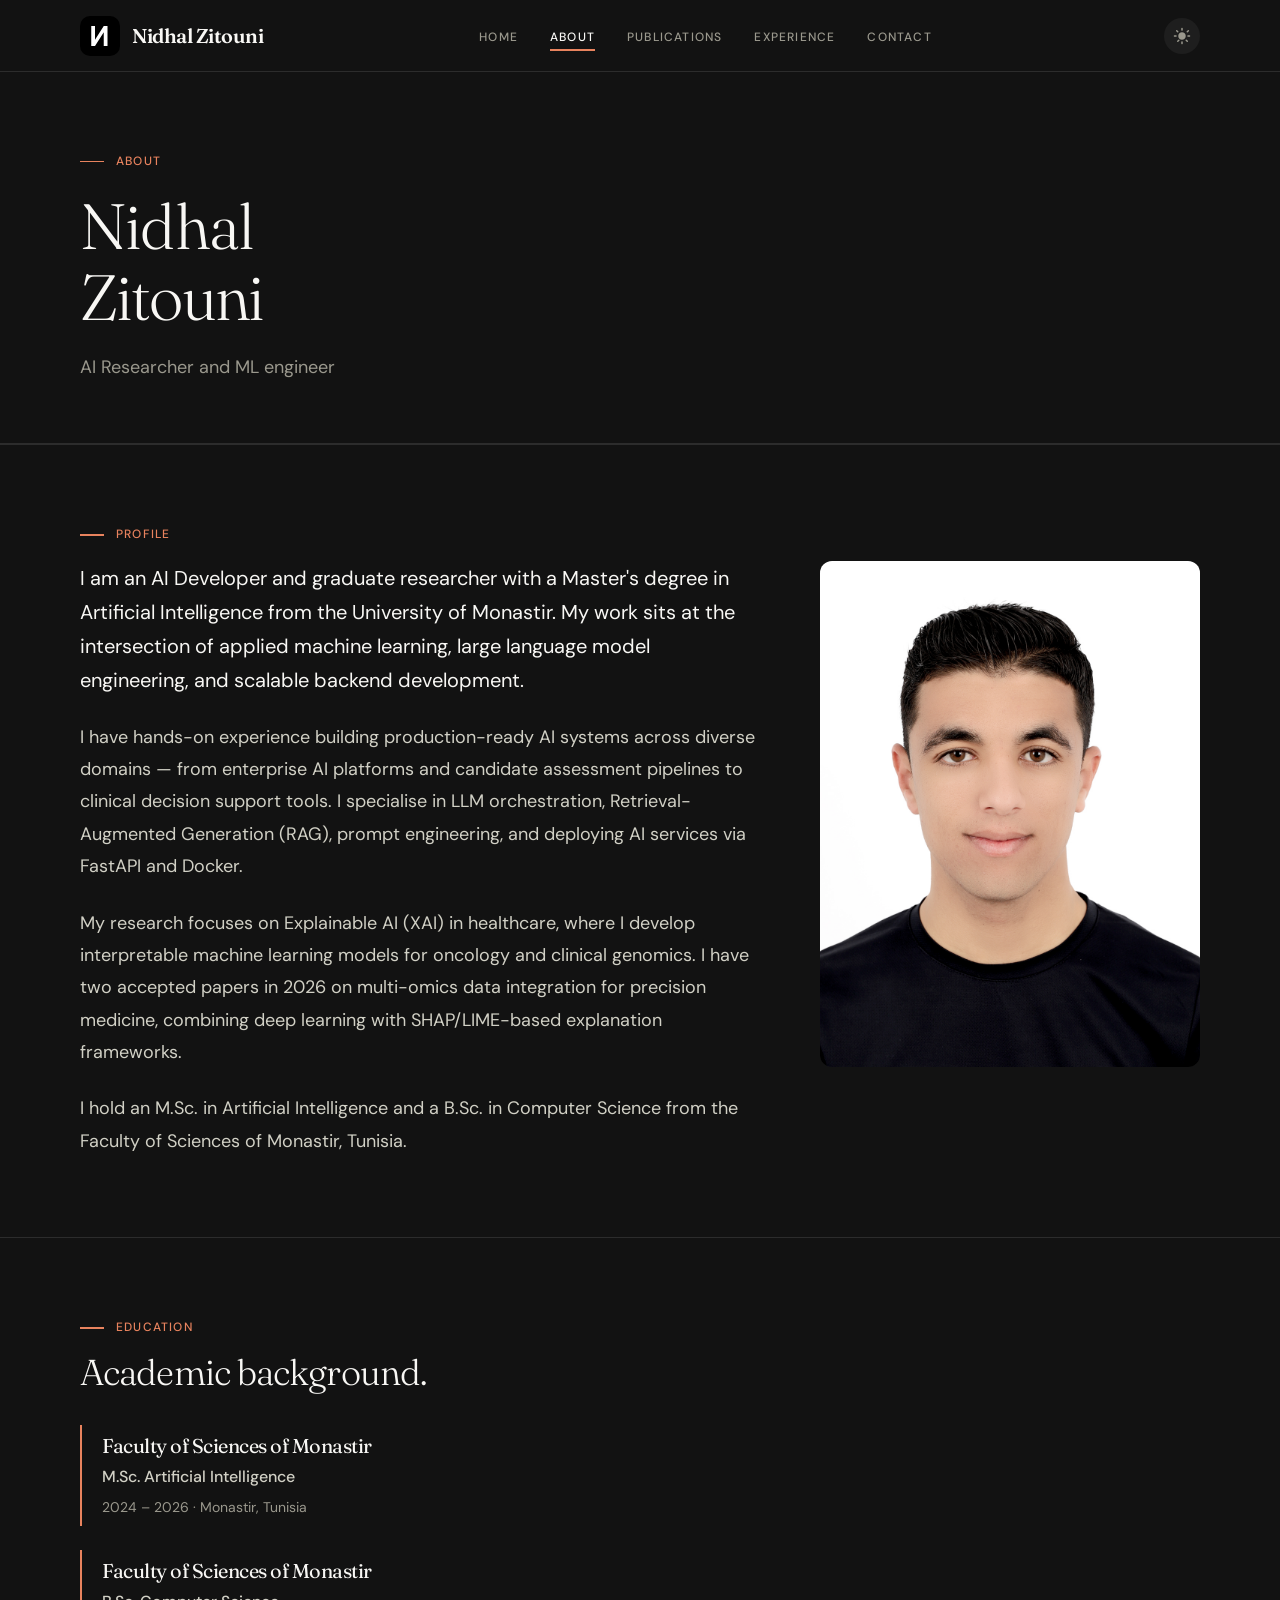
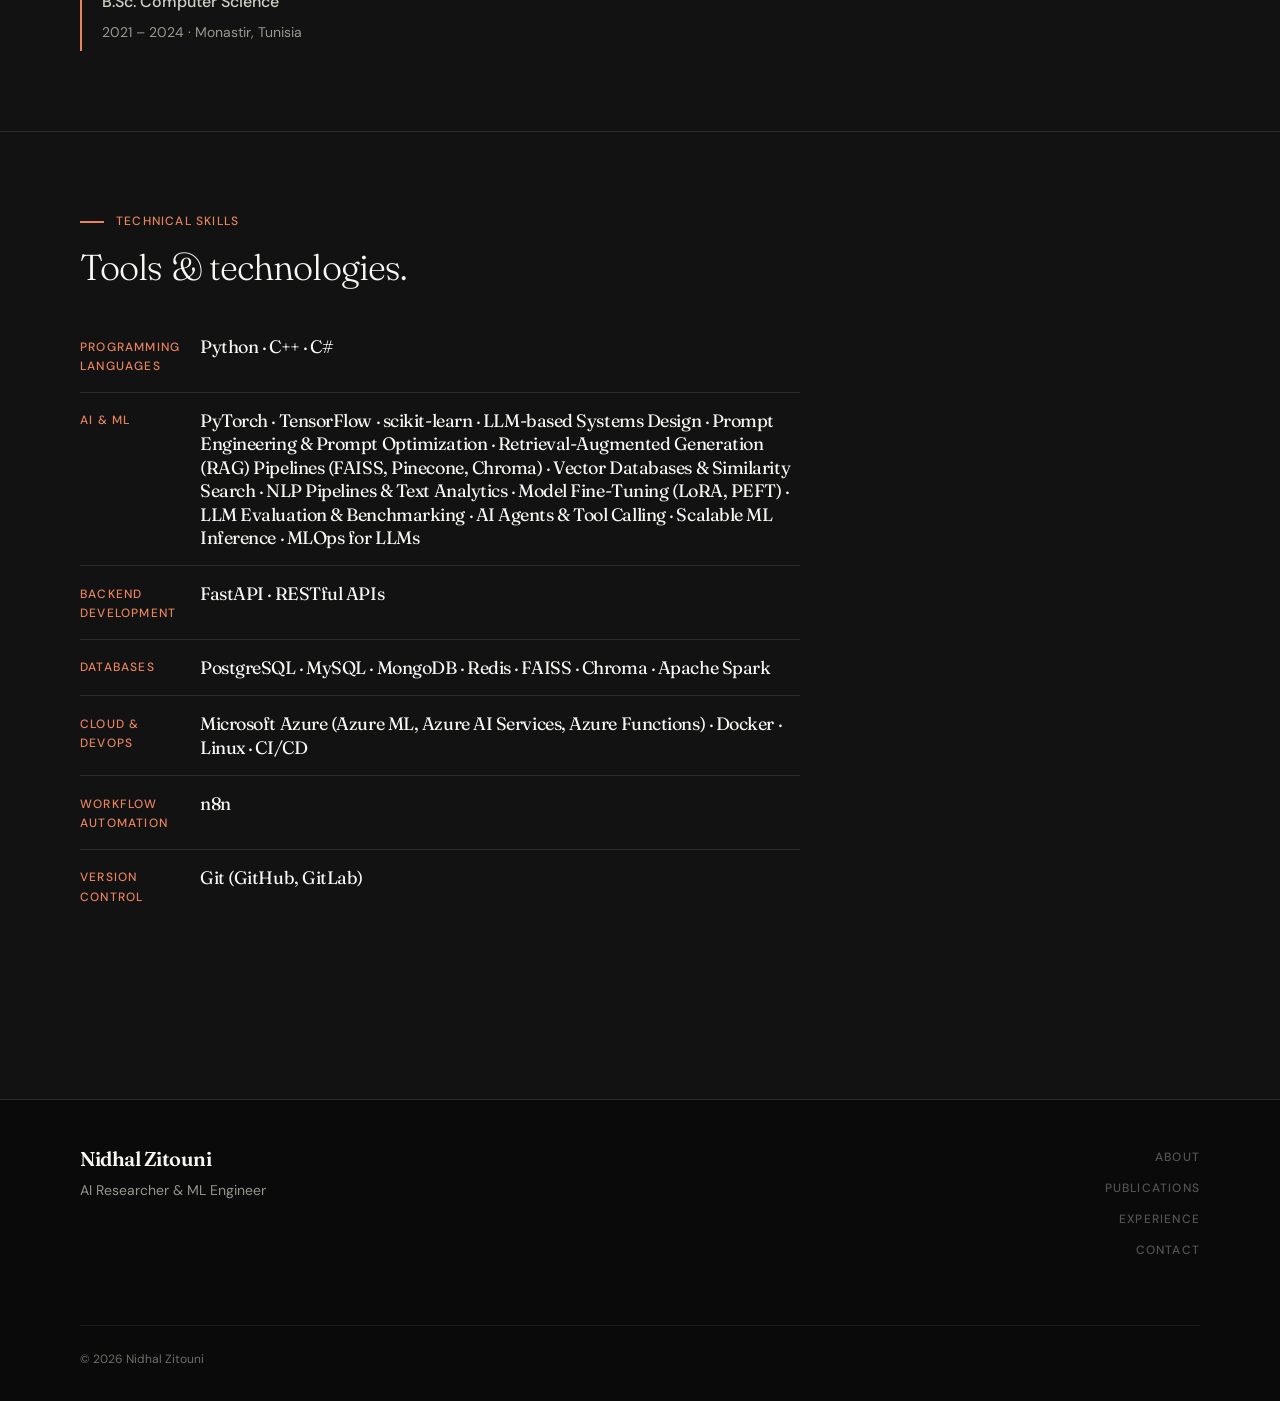
==== bio.html @ b9324815 "refactor theme handling in HTML files for improved clarity and consistency" ====
<!DOCTYPE html>
<html lang="en">
<head>
  <meta charset="UTF-8">
  <meta name="viewport" content="width=device-width, initial-scale=1.0">
  <meta name="description" content="About Nidhal Zitouni — AI Developer with M.Sc. in Artificial Intelligence. Expert in LLMs, RAG pipelines, FastAPI, and Explainable AI.">
  <title>About — Nidhal Zitouni</title>
  <link rel="preconnect" href="https://fonts.googleapis.com">
  <link rel="preconnect" href="https://fonts.gstatic.com" crossorigin>
  <link href="https://fonts.googleapis.com/css2?family=Fraunces:ital,opsz,wght@0,9..144,100..900;1,9..144,100..900&family=DM+Sans:ital,opsz,wght@0,9..40,300;0,9..40,400;0,9..40,500;0,9..40,600;1,9..40,300;1,9..40,400&display=swap" rel="stylesheet">
  <link rel="stylesheet" href="assets/css/style.css">
  <script>
    const savedTheme = localStorage.getItem('theme');
    if (savedTheme === 'light') {
      document.documentElement.setAttribute('data-theme', 'light');
    } else {
      document.documentElement.setAttribute('data-theme', 'dark');
    }
  </script>
</head>
<body>

  <!-- ═══════════════════════════════════════════════════════
       HEADER
       ═══════════════════════════════════════════════════════ -->
  <header class="site-header" id="site-header">
    <div class="container">
      <div class="site-header__inner">
        <a href="index.html" class="site-header__logo">
          <img src="assets/img/lettre-n.svg" alt="Nidhal Zitouni" width="40" height="40">
          <span>Nidhal Zitouni</span>
        </a>

        <nav class="site-nav" id="site-nav" aria-label="Main navigation">
          <ul class="site-nav__list" role="list">
            <li><a href="index.html"        class="site-nav__link">Home</a></li>
            <li><a href="bio.html"          class="site-nav__link is-active">About</a></li>
            <li><a href="publications.html" class="site-nav__link">Publications</a></li>
            <li><a href="research.html"     class="site-nav__link">Experience</a></li>
            <li><a href="contact.html"      class="site-nav__link">Contact</a></li>
          </ul>
        </nav>

        <button class="theme-toggle" id="theme-toggle" aria-label="Toggle dark mode">
          <svg class="icon-moon" xmlns="http://www.w3.org/2000/svg" viewBox="0 0 24 24"><path d="M12.3 22q-4.15 0-7.075-2.925T2.3 12q0-3.675 2.275-6.463T10.45 2.1q.375-.1.688.138.312.237.312.637 0 1.25.438 2.375T13.15 7.3q.8.725 1.9 1.15t2.35.425q.425 0 .663.313.237.312.112.687-1.125 3.325-3.8 5.225T12.3 22Z"/></svg>
          <svg class="icon-sun" xmlns="http://www.w3.org/2000/svg" viewBox="0 0 24 24"><path d="M12 7q-2.075 0-3.537 1.463T7 12q0 2.075 1.463 3.538T12 17q2.075 0 3.538-1.463T17 12q0-2.075-1.463-3.537T12 7ZM2 13q-.425 0-.712-.288T1 12q0-.425.288-.712T2 11h2q.425 0 .713.288T5 12q0 .425-.287.713T4 13H2Zm18 0q-.425 0-.712-.288T19 12q0-.425.288-.713T20 11h2q.425 0 .713.288T23 12q0 .425-.288.713T22 13h-2Zm-8-8q-.425 0-.712-.288T11 4V2q0-.425.288-.712T12 1q.425 0 .713.288T13 2v2q0 .425-.288.713T12 5Zm0 18q-.425 0-.712-.288T11 22v-2q0-.425.288-.713T12 19q.425 0 .713.288T13 20v2q0 .425-.288.713T12 23ZM5.65 7.05L4.225 5.65q-.275-.275-.275-.7t.275-.7q.275-.275.7-.275t.7.275L7.05 5.65q.275.275.275.7t-.275.7q-.275.275-.7.275t-.7-.275ZM18.35 19.75l-1.425-1.4q-.275-.275-.275-.7t.275-.7q.275-.275.7-.275t.7.275l1.425 1.4q.275.275.275.7t-.275.7q-.275.275-.7.275t-.7-.275ZM5.65 19.75q-.275-.275-.275-.7t.275-.7l1.425-1.4q.275-.275.7-.275t.7.275q.275.275.275.7t-.275.7l-1.425 1.4q-.275.275-.7.275t-.7-.275ZM18.35 7.05q-.275-.275-.275-.7t.275-.7l1.425-1.4q.275-.275.7-.275t.7.275q.275.275.275.7t-.275.7l-1.425 1.4q-.275.275-.7.275t-.7-.275Z"/></svg>
        </button>

        <button class="site-header__toggle" id="nav-toggle"
                aria-expanded="false" aria-controls="site-nav"
                aria-label="Open navigation menu">
          <span></span><span></span><span></span>
        </button>
      </div>
    </div>
  </header>

  <!-- ═══════════════════════════════════════════════════════
       MAIN
       ═══════════════════════════════════════════════════════ -->
  <main class="site-main" id="main">

    <!-- ── PAGE HERO ─────────────────────────────────────── -->
    <section class="page-hero" aria-labelledby="page-title">
      <div class="container">
        <span class="page-hero__eyebrow">About</span>
        <h1 class="page-hero__title" id="page-title">Nidhal<br>Zitouni</h1>
        <p class="page-hero__desc">
          AI Researcher and ML engineer
        </p>
      </div>
    </section>

    <!-- ── BIO / PROFILE STATEMENT ─────────────────────── -->
    <section class="home-section" aria-labelledby="bio-heading">
      <div class="container">
        <span class="section-label">Profile</span>

        <div class="bio-lead">
          <div class="bio-text">
            <p>
              I am an AI Developer and graduate researcher with a Master's degree in
              Artificial Intelligence from the University of Monastir. My work sits at
              the intersection of applied machine learning, large language model
              engineering, and scalable backend development.
            </p>
            <p>
              I have hands-on experience building production-ready AI systems across
              diverse domains — from enterprise AI platforms and candidate assessment
              pipelines to clinical decision support tools. I specialise in LLM
              orchestration, Retrieval-Augmented Generation (RAG), prompt engineering,
              and deploying AI services via FastAPI and Docker.
            </p>
            <p>
              My research focuses on Explainable AI (XAI) in healthcare, where I
              develop interpretable machine learning models for oncology and clinical
              genomics. I have two accepted papers in 2026 on multi-omics data
              integration for precision medicine, combining deep learning with
              SHAP/LIME-based explanation frameworks.
            </p>
            <p>
              I hold an M.Sc. in Artificial Intelligence and a B.Sc. in Computer
              Science from the Faculty of Sciences of Monastir, Tunisia.
            </p>
          </div>

          <div class="bio-photo">
            <img src="assets/img/profile.jpg"
                 alt="Nidhal Zitouni"
                 width="380" height="507">
          </div>
        </div>
      </div>
    </section>

    <!-- ── EDUCATION ─────────────────────────────────────── -->
    <section class="home-section" aria-labelledby="education-heading">
      <div class="container">
        <span class="section-label">Education</span>
        <h2 class="section-title" id="education-heading">
          Academic background.
        </h2>

        <div class="credential-list" style="max-width:680px;">

          <div class="credential-card">
            <p class="credential-card__institution">Faculty of Sciences of Monastir</p>
            <p class="credential-card__role">
              M.Sc. Artificial Intelligence
            </p>
            <p class="credential-card__detail">
              2024 – 2026 · Monastir, Tunisia
            </p>
          </div>

          <div class="credential-card">
            <p class="credential-card__institution">Faculty of Sciences of Monastir</p>
            <p class="credential-card__role">
              B.Sc. Computer Science
            </p>
            <p class="credential-card__detail">
              2021 – 2024 · Monastir, Tunisia
            </p>
          </div>

        </div>
      </div>
    </section>

    <!-- ── SKILLS ─────────────────────────────────────────── -->
    <section class="home-section" aria-labelledby="skills-heading">
      <div class="container">
        <span class="section-label">Technical Skills</span>
        <h2 class="section-title" id="skills-heading">
          Tools &amp; technologies.
        </h2>

        <div class="awards-list" role="list">

          <div class="award-item" role="listitem">
            <span class="award-item__venue">Programming languages</span>
            <div class="award-item__body">
              <span class="award-item__title">Python · C++ · C#</span>
            </div>
          </div>

          <div class="award-item" role="listitem">
            <span class="award-item__venue">AI &amp; ML</span>
            <div class="award-item__body">
              <span class="award-item__title">PyTorch · TensorFlow · scikit-learn · LLM-based Systems Design · Prompt Engineering &amp; Prompt Optimization · Retrieval-Augmented Generation (RAG) Pipelines (FAISS, Pinecone, Chroma) · Vector Databases &amp; Similarity Search · NLP Pipelines &amp; Text Analytics · Model Fine-Tuning (LoRA, PEFT) · LLM Evaluation &amp; Benchmarking · AI Agents &amp; Tool Calling · Scalable ML Inference · MLOps for LLMs</span>
            </div>
          </div>

          <div class="award-item" role="listitem">
            <span class="award-item__venue">Backend Development</span>
            <div class="award-item__body">
              <span class="award-item__title">FastAPI · RESTful APIs</span>
            </div>
          </div>

          <div class="award-item" role="listitem">
            <span class="award-item__venue">Databases</span>
            <div class="award-item__body">
              <span class="award-item__title">PostgreSQL · MySQL · MongoDB · Redis · FAISS · Chroma · Apache Spark</span>
            </div>
          </div>

          <div class="award-item" role="listitem">
            <span class="award-item__venue">Cloud &amp; DevOps</span>
            <div class="award-item__body">
              <span class="award-item__title">Microsoft Azure (Azure ML, Azure AI Services, Azure Functions) · Docker · Linux · CI/CD</span>
            </div>
          </div>

          <div class="award-item" role="listitem">
            <span class="award-item__venue">Workflow Automation</span>
            <div class="award-item__body">
              <span class="award-item__title">n8n</span>
            </div>
          </div>

          <div class="award-item" role="listitem">
            <span class="award-item__venue">Version Control</span>
            <div class="award-item__body">
              <span class="award-item__title">Git (GitHub, GitLab)</span>
            </div>
          </div>

        </div>
      </div>
    </section>

  </main>

  <!-- ═══════════════════════════════════════════════════════
       FOOTER
       ═══════════════════════════════════════════════════════ -->
  <footer class="site-footer" aria-label="Site footer">
    <div class="container">
      <div class="site-footer__inner">
        <div>
          <p class="site-footer__name">Nidhal Zitouni</p>
          <p class="site-footer__role">AI Researcher & ML Engineer </p>
        </div>
        <nav class="site-footer__nav" aria-label="Footer navigation">
          <a href="bio.html">About</a>
          <a href="publications.html">Publications</a>
          <a href="research.html">Experience</a>
          <a href="contact.html">Contact</a>
        </nav>
        <div class="site-footer__bottom">
          <span>© 2026 Nidhal Zitouni</span>
        
        </div>
      </div>
    </div>
  </footer>

  <script src="assets/js/main.js"></script>
</body>
</html>
---- assets/css/style.css ----
/* ============================================================
   VARIABLES
   ============================================================ */
:root {
  /* Colours */
  --clr-navy:         #223247;
  --clr-charcoal:     #55657a;
  --clr-accent:       #c97a5d;
  --clr-accent-light: #f1dfd2;
  --clr-bg:           #f5f1ec;
  --clr-bg-alt:       #fffdfb;
  --clr-white:        #fffdfb;
  --clr-text:         #223247;
  --clr-text-muted:   #64748b;
  --clr-border:       #e6ddd3;

  /* Typography */
  --ff-display: 'Fraunces', Georgia, serif;
  --ff-body:    'DM Sans', system-ui, -apple-system, sans-serif;

  --fw-thin:     200;
  --fw-light:    300;
  --fw-regular:  400;
  --fw-medium:   500;
  --fw-semibold: 600;
  --fw-bold:     700;

  --fs-xs:   0.75rem;
  --fs-sm:   0.875rem;
  --fs-base: 1rem;
  --fs-lg:   1.125rem;
  --fs-xl:   1.25rem;
  --fs-2xl:  1.5rem;
  --fs-3xl:  1.875rem;
  --fs-4xl:  2.25rem;
  --fs-5xl:  3rem;
  --fs-6xl:  4rem;
  --fs-hero: clamp(3.5rem, 10vw, 7rem);

  --lh-tight:   1.1;
  --lh-snug:    1.3;
  --lh-normal:  1.6;
  --lh-relaxed: 1.8;

  --ls-tight:  -0.025em;
  --ls-normal:  0;
  --ls-wide:    0.05em;
  --ls-wider:   0.1em;

  /* Spacing */
  --sp-1:  0.25rem;
  --sp-2:  0.5rem;
  --sp-3:  0.75rem;
  --sp-4:  1rem;
  --sp-5:  1.25rem;
  --sp-6:  1.5rem;
  --sp-8:  2rem;
  --sp-10: 2.5rem;
  --sp-12: 3rem;
  --sp-16: 4rem;
  --sp-20: 5rem;
  --sp-24: 6rem;

  /* Layout */
  --container-max: 1200px;
  --container-pad: clamp(1.25rem, 4vw, 2.5rem);
  --header-h:      4.5rem;

  /* Misc */
  --radius-sm: 3px;
  --radius-md: 6px;
  --radius-lg: 12px;
  --shadow-sm: 0 1px 4px rgba(26, 30, 58, 0.08);
  --shadow-md: 0 4px 20px rgba(26, 30, 58, 0.12);
  --transition:      200ms ease;
  --transition-slow: 400ms ease;
}

[data-theme="dark"] {
  --clr-navy:         #f8f7f4;
  --clr-charcoal:     #d1d0c5;
  --clr-accent:       #e8835e;
  --clr-accent-light: #3d2a23;
  --clr-bg:           #121212;
  --clr-bg-alt:       #1e1e1e;
  --clr-white:        #1e1e1e;
  --clr-text:         #e2dfd9;
  --clr-text-muted:   #9a988d;
  --clr-border:       #2c2c2c;
  --shadow-sm: 0 1px 4px rgba(0, 0, 0, 0.4);
  --shadow-md: 0 4px 20px rgba(0, 0, 0, 0.6);
}

/* Dark mode — elements that use inverted color schemes */
[data-theme="dark"] .site-footer {
  background: #0a0a0a;
  color: rgba(255, 255, 255, 0.55);
}

[data-theme="dark"] .site-footer__name {
  color: #f8f7f4;
}

[data-theme="dark"] .site-footer__bottom {
  border-top-color: rgba(255, 255, 255, 0.1);
}

[data-theme="dark"] .site-header {
  background: #121212;
  border-bottom-color: #2c2c2c;
}

[data-theme="dark"] .pub-filter-btn.is-active {
  background: #e8835e;
  color: #121212;
}

[data-theme="dark"] .btn--primary {
  background: #e8835e;
  border-color: #e8835e;
  color: #121212;
}

[data-theme="dark"] .btn--primary:hover {
  background: #f09a78;
  border-color: #f09a78;
}

[data-theme="dark"] .btn--outline {
  border-color: #9a988d;
  color: #e2dfd9;
}

[data-theme="dark"] .btn--outline:hover {
  background: #e8835e;
  border-color: #e8835e;
  color: #121212;
}

[data-theme="dark"] .pub-item__badge--best {
  background: #3d2a10;
  color: #fbbf24;
}

[data-theme="dark"] .pub-item__badge--hm {
  background: #1e2a4a;
  color: #60a5fa;
}

[data-theme="dark"] .site-nav {
  background: #121212;
}


/* ============================================================
   RESET
   ============================================================ */
*, *::before, *::after {
  box-sizing: border-box;
  margin: 0;
  padding: 0;
}

html {
  scroll-behavior: smooth;
  -webkit-text-size-adjust: 100%;
}

body {
  font-family: var(--ff-body);
  font-size: var(--fs-base);
  line-height: var(--lh-normal);
  color: var(--clr-text);
  background-color: var(--clr-bg);
  -webkit-font-smoothing: antialiased;
  -moz-osx-font-smoothing: grayscale;
}

img, svg { display: block; max-width: 100%; }
a        { color: inherit; text-decoration: none; }
ul, ol   { list-style: none; }
button   { font: inherit; cursor: pointer; background: none; border: none; }

/* ============================================================
   BASE TYPOGRAPHY
   ============================================================ */
h1, h2, h3, h4, h5, h6 {
  font-family: var(--ff-display);
  font-weight: var(--fw-regular);
  line-height: var(--lh-tight);
  letter-spacing: var(--ls-tight);
  color: var(--clr-navy);
}

p {
  line-height: var(--lh-relaxed);
  color: var(--clr-charcoal);
}

/* ============================================================
   LAYOUT
   ============================================================ */
.container {
  width: 100%;
  max-width: var(--container-max);
  margin-inline: auto;
  padding-inline: var(--container-pad);
}

.site-main {
  padding-block-start: var(--header-h);
  min-height: calc(100vh - var(--header-h));
}

/* ============================================================
   HEADER & NAV
   ============================================================ */
.site-header {
  position: fixed;
  inset-block-start: 0;
  inset-inline: 0;
  height: var(--header-h);
  background: var(--clr-white);
  border-bottom: 1px solid var(--clr-border);
  z-index: 100;
  transition: box-shadow var(--transition);
}

.site-header.is-scrolled {
  box-shadow: var(--shadow-sm);
}

/* Container inside the header must fill the header height so that
   site-header__inner's height: 100% resolves correctly. */
.site-header .container {
  height: 100%;
}

.site-header__inner {
  display: flex;
  align-items: center;
  justify-content: space-between;
  height: 100%;
}

.site-header__logo {
  display: inline-flex;
  align-items: center;
  gap: 0.75rem;
  font-family: var(--ff-display);
  font-size: var(--fs-xl);
  font-weight: var(--fw-semibold);
  letter-spacing: var(--ls-tight);
  color: var(--clr-navy);
  transition: opacity var(--transition);
}

.site-header__logo img {
  display: block;
  width: 2.5rem;
  height: auto;
}

.site-header__logo span {
  display: inline-block;
}

.site-header__logo:hover {
  opacity: 0.85;
}

.site-nav__list {
  display: flex;
  align-items: center;
  gap: var(--sp-8);
}

.site-nav__link {
  font-size: var(--fs-xs);
  font-weight: var(--fw-medium);
  letter-spacing: var(--ls-wider);
  text-transform: uppercase;
  color: var(--clr-text-muted);
  position: relative;
  padding-block: var(--sp-1);
  transition: color var(--transition);
}

.site-nav__link::after {
  content: '';
  position: absolute;
  inset-block-end: -2px;
  inset-inline-start: 0;
  width: 0;
  height: 1.5px;
  background: var(--clr-accent);
  transition: width var(--transition);
}

.site-nav__link:hover,
.site-nav__link.is-active {
  color: var(--clr-navy);
}

.site-nav__link:hover::after,
.site-nav__link.is-active::after {
  width: 100%;
}

/* Theme Toggle */
.theme-toggle {
  display: flex;
  align-items: center;
  justify-content: center;
  width: 36px;
  height: 36px;
  border-radius: 50%;
  color: var(--clr-text-muted);
  background: var(--clr-bg-alt);
  transition: color var(--transition), background var(--transition), transform var(--transition);
  margin-inline-start: var(--sp-4);
}

.theme-toggle:hover {
  color: var(--clr-navy);
  background: var(--clr-border);
  transform: scale(1.05);
}

.theme-toggle svg {
  width: 18px;
  height: 18px;
  fill: currentColor;
}

/* Hide sun in dark mode, hide moon in light mode */
[data-theme="dark"] .icon-moon { display: none; }
[data-theme="dark"] .icon-sun { display: block; }

:root:not([data-theme="dark"]) .icon-moon { display: block; }
:root:not([data-theme="dark"]) .icon-sun { display: none; }


/* Hamburger */
.site-header__toggle {
  display: none;
  flex-direction: column;
  justify-content: space-between;
  width: 24px;
  height: 18px;
  padding: 0;
  z-index: 110;
}

.site-header__toggle span {
  display: block;
  height: 2px;
  background: var(--clr-navy);
  border-radius: 2px;
  transition: transform var(--transition), opacity var(--transition);
  transform-origin: center;
}

.site-header__toggle[aria-expanded="true"] span:nth-child(1) {
  transform: translateY(8px) rotate(45deg);
}
.site-header__toggle[aria-expanded="true"] span:nth-child(2) {
  opacity: 0;
}
.site-header__toggle[aria-expanded="true"] span:nth-child(3) {
  transform: translateY(-8px) rotate(-45deg);
}

/* ============================================================
   PAGE HERO (interior pages)
   ============================================================ */
.page-hero {
  padding-block: var(--sp-20) var(--sp-16);
  border-bottom: 1px solid var(--clr-border);
}

.page-hero__eyebrow {
  display: flex;
  align-items: center;
  gap: var(--sp-3);
  font-size: var(--fs-xs);
  font-weight: var(--fw-medium);
  letter-spacing: var(--ls-wider);
  text-transform: uppercase;
  color: var(--clr-accent);
  margin-block-end: var(--sp-5);
}

.page-hero__eyebrow::before {
  content: '';
  display: block;
  width: 24px;
  height: 1.5px;
  background: var(--clr-accent);
  flex-shrink: 0;
}

.page-hero__title {
  font-size: clamp(var(--fs-4xl), 7vw, var(--fs-6xl));
  font-weight: var(--fw-light);
  letter-spacing: var(--ls-tight);
  line-height: var(--lh-tight);
  color: var(--clr-navy);
  max-width: 22ch;
}

.page-hero__desc {
  margin-block-start: var(--sp-6);
  font-size: var(--fs-lg);
  color: var(--clr-text-muted);
  max-width: 55ch;
  line-height: var(--lh-snug);
}

/* ============================================================
   SECTION ELEMENTS
   ============================================================ */
.section-label {
  display: flex;
  align-items: center;
  gap: var(--sp-3);
  font-size: var(--fs-xs);
  font-weight: var(--fw-medium);
  letter-spacing: var(--ls-wider);
  text-transform: uppercase;
  color: var(--clr-accent);
  margin-block-end: var(--sp-4);
}

.section-label::before {
  content: '';
  display: block;
  width: 24px;
  height: 1.5px;
  background: var(--clr-accent);
  flex-shrink: 0;
}

.section-title {
  font-size: clamp(var(--fs-2xl), 4vw, var(--fs-4xl));
  font-weight: var(--fw-light);
  letter-spacing: var(--ls-tight);
  margin-block-end: var(--sp-8);
}

.section-divider {
  border: none;
  border-top: 1px solid var(--clr-border);
  margin-block: var(--sp-20);
}

/* ============================================================
   CARDS
   ============================================================ */
.card {
  background: var(--clr-white);
  border: 1px solid var(--clr-border);
  border-radius: var(--radius-md);
  padding: var(--sp-6);
  transition: box-shadow var(--transition), border-color var(--transition);
}

.card:hover {
  box-shadow: var(--shadow-md);
  border-color: transparent;
}

/* ============================================================
   BUTTONS
   ============================================================ */
.btn {
  display: inline-flex;
  align-items: center;
  gap: var(--sp-2);
  padding: var(--sp-3) var(--sp-6);
  font-size: var(--fs-xs);
  font-weight: var(--fw-medium);
  letter-spacing: var(--ls-wider);
  text-transform: uppercase;
  border-radius: var(--radius-sm);
  transition: background var(--transition), color var(--transition), border-color var(--transition);
  white-space: nowrap;
}

.btn--primary {
  background: var(--clr-navy);
  color: var(--clr-white);
  border: 1.5px solid var(--clr-navy);
}

.btn--primary:hover {
  background: var(--clr-accent);
  border-color: var(--clr-accent);
}

.btn--outline {
  background: transparent;
  color: var(--clr-navy);
  border: 1.5px solid var(--clr-navy);
}

.btn--outline:hover {
  background: var(--clr-navy);
  color: var(--clr-white);
}

/* ============================================================
   PLACEHOLDER BLOCKS
   ============================================================ */
.ph-block {
  background: var(--clr-bg-alt);
  border: 1px dashed var(--clr-border);
  border-radius: var(--radius-sm);
  display: flex;
  align-items: center;
  justify-content: center;
  color: var(--clr-text-muted);
  font-size: var(--fs-sm);
  font-style: italic;
}

/* ============================================================
   HOME — HERO
   ============================================================ */
.home-hero {
  padding-block-start: clamp(var(--sp-16), 16vh, var(--sp-24));
  padding-block-end: clamp(var(--sp-12), 10vh, var(--sp-20));
  position: relative;
  overflow: hidden;
}

.home-hero__inner {
  display: grid;
  grid-template-columns: 1fr auto;
  gap: var(--sp-16);
  align-items: center;
  width: 100%;
}

.home-hero__content {
  max-width: 700px;
}

.home-hero__eyebrow {
  display: flex;
  align-items: center;
  gap: var(--sp-3);
  font-size: var(--fs-xs);
  font-weight: var(--fw-medium);
  letter-spacing: var(--ls-wider);
  text-transform: uppercase;
  color: var(--clr-accent);
  margin-block-end: var(--sp-6);
}

.home-hero__eyebrow::before {
  content: '';
  display: block;
  width: 32px;
  height: 1.5px;
  background: var(--clr-accent);
  flex-shrink: 0;
}

.home-hero__name {
  font-size: var(--fs-hero);
  font-weight: var(--fw-light);
  letter-spacing: -0.035em;
  line-height: 0.93;
  color: var(--clr-navy);
  margin-block-end: var(--sp-8);
}

.home-hero__tagline {
  font-size: var(--fs-xl);
  line-height: var(--lh-snug);
  color: var(--clr-text-muted);
  max-width: 44ch;
  margin-block-end: var(--sp-10);
  font-weight: var(--fw-regular);
}

.home-hero__actions {
  display: flex;
  gap: var(--sp-4);
  flex-wrap: wrap;
}

.home-hero__photo {
  width: clamp(200px, 25vw, 360px);
  aspect-ratio: 3 / 4;
  border-radius: var(--radius-lg);
  overflow: hidden;
  flex-shrink: 0;
  background: var(--clr-bg-alt);
}

.home-hero__photo img {
  width: 100%;
  height: 100%;
  object-fit: cover;
  object-position: top center;
}

/* ============================================================
   HOME — CONTENT SECTIONS
   ============================================================ */
.home-section {
  padding-block: var(--sp-20);
  border-top: 1px solid var(--clr-border);
}

.home-section__footer {
  margin-block-start: var(--sp-8);
}

/* ============================================================
   HOME — STATS STRIP
   ============================================================ */
.home-stats {
  border-top: 1px solid var(--clr-border);
  border-bottom: 1px solid var(--clr-border);
  padding-block: var(--sp-8);
}

.home-stats__inner {
  display: flex;
  gap: var(--sp-10);
  flex-wrap: wrap;
  align-items: center;
}

.home-stats__item {
  display: flex;
  flex-direction: column;
  gap: var(--sp-1);
}

.home-stats__number {
  font-family: var(--ff-display);
  font-size: var(--fs-3xl);
  font-weight: var(--fw-light);
  letter-spacing: var(--ls-tight);
  line-height: 1;
  color: var(--clr-navy);
}

.home-stats__item--venues .home-stats__number {
  font-family: var(--ff-body);
  font-size: var(--fs-sm);
  font-weight: var(--fw-medium);
  letter-spacing: var(--ls-wider);
  color: var(--clr-text-muted);
}

.home-stats__label {
  font-size: var(--fs-xs);
  font-weight: var(--fw-medium);
  letter-spacing: var(--ls-wider);
  text-transform: uppercase;
  color: var(--clr-text-muted);
}

.home-stats__divider {
  width: 1px;
  height: 2.5rem;
  background: var(--clr-border);
  flex-shrink: 0;
}

/* ============================================================
   RESEARCH CARDS
   ============================================================ */

/* Image thumbnail variant — removes card padding so image bleeds to edges */
.card--image {
  padding: 0;
  overflow: hidden;
}

.card--image .research-card {
  padding: var(--sp-6);
}

.research-card__thumbnail {
  width: 100%;
  aspect-ratio: 16 / 9;
  overflow: hidden;
  flex-shrink: 0;
}

.research-card__thumbnail img {
  width: 100%;
  height: 100%;
  object-fit: cover;
  display: block;
  transition: transform var(--transition-slow);
}

.card--image:hover .research-card__thumbnail img {
  transform: scale(1.03);
}

.research-card {
  display: flex;
  flex-direction: column;
  gap: var(--sp-4);
}

.research-card__number {
  font-family: var(--ff-display);
  font-size: var(--fs-4xl);
  font-weight: var(--fw-thin);
  color: var(--clr-accent-light);
  line-height: 1;
  letter-spacing: var(--ls-tight);
}

.research-card__title {
  font-family: var(--ff-display);
  font-size: var(--fs-xl);
  font-weight: var(--fw-regular);
  color: var(--clr-navy);
  line-height: var(--lh-snug);
  letter-spacing: var(--ls-tight);
}

.research-card__desc {
  font-size: var(--fs-base);
  color: var(--clr-text-muted);
  line-height: var(--lh-relaxed);
  flex: 1;
}

.research-card__link {
  font-size: var(--fs-xs);
  font-weight: var(--fw-medium);
  letter-spacing: var(--ls-wider);
  text-transform: uppercase;
  color: var(--clr-accent);
  display: inline-flex;
  align-items: center;
  gap: var(--sp-2);
  margin-block-start: var(--sp-2);
  transition: gap var(--transition);
}

.research-card__link:hover {
  gap: var(--sp-4);
}

/* ============================================================
   PUBLICATION ITEMS
   ============================================================ */
.pub-item {
  display: grid;
  grid-template-columns: auto 1fr;
  gap: 0 var(--sp-6);
  padding-block: var(--sp-5);
  border-bottom: 1px solid var(--clr-border);
}

.pub-item:last-child {
  border-bottom: none;
}

.pub-item__year {
  font-family: var(--ff-display);
  font-size: var(--fs-sm);
  font-weight: var(--fw-light);
  color: var(--clr-border);
  line-height: var(--lh-tight);
  padding-block-start: 0.2em;
  min-width: 3rem;
  letter-spacing: var(--ls-tight);
}

.pub-item__body {
  display: flex;
  flex-direction: column;
  gap: var(--sp-1);
}

.pub-item__venue {
  font-size: var(--fs-xs);
  font-weight: var(--fw-medium);
  letter-spacing: var(--ls-wider);
  text-transform: uppercase;
  color: var(--clr-accent);
}

.pub-item__title {
  font-family: var(--ff-display);
  font-size: var(--fs-lg);
  font-weight: var(--fw-regular);
  color: var(--clr-navy);
  line-height: var(--lh-snug);
  letter-spacing: var(--ls-tight);
  transition: color var(--transition);
}

.pub-item__title:hover {
  color: var(--clr-accent);
}

.pub-item__authors {
  font-size: var(--fs-sm);
  color: var(--clr-text-muted);
  line-height: var(--lh-normal);
}

/* ============================================================
   RESEARCH GRID
   ============================================================ */
.research-grid {
  display: grid;
  grid-template-columns: repeat(auto-fill, minmax(min(100%, 300px), 1fr));
  gap: var(--sp-5);
}

/* ============================================================
   PUBLICATIONS
   ============================================================ */

/* Two-column layout: sidebar + publication list */
.pub-layout {
  display: grid;
  grid-template-columns: 160px 1fr;
  gap: 0 var(--sp-12);
  align-items: start;
  padding-block-start: var(--sp-10);
}

.pub-sidebar {
  position: sticky;
  top: calc(var(--header-h) + var(--sp-8));
}

.pub-filters {
  display: flex;
  flex-direction: column;
  gap: var(--sp-1);
}

.pub-filter-label {
  font-size: var(--fs-xs);
  font-weight: var(--fw-medium);
  letter-spacing: var(--ls-wider);
  text-transform: uppercase;
  color: var(--clr-text-muted);
  margin-block-end: var(--sp-3);
}

.pub-filter-btn {
  font-size: var(--fs-sm);
  font-weight: var(--fw-regular);
  text-align: left;
  padding: var(--sp-2) var(--sp-3);
  border: none;
  border-radius: var(--radius-sm);
  color: var(--clr-text-muted);
  background: transparent;
  cursor: pointer;
  transition: background var(--transition), color var(--transition);
}

.pub-filter-btn:hover {
  background: var(--clr-bg-alt);
  color: var(--clr-text);
}

.pub-filter-btn.is-active {
  background: var(--clr-navy);
  color: var(--clr-white);
}

@media (max-width: 700px) {
  .pub-layout {
    grid-template-columns: 1fr;
    padding-block-start: var(--sp-6);
  }
  .pub-sidebar {
    position: static;
  }
  .pub-filters {
    flex-direction: row;
    flex-wrap: wrap;
    gap: var(--sp-2);
    padding-block-end: var(--sp-6);
    border-bottom: 1px solid var(--clr-border);
  }
  .pub-filter-btn {
    padding: var(--sp-2) var(--sp-4);
    border: 1px solid var(--clr-border);
    border-radius: 100px;
    background: var(--clr-white);
  }
  .pub-filter-btn:hover {
    background: var(--clr-bg-alt);
    border-color: var(--clr-text-muted);
  }
  .pub-filter-btn.is-active {
    background: var(--clr-navy);
    border-color: var(--clr-navy);
    color: var(--clr-white);
  }
}

.pub-year-group {
  padding-block: var(--sp-8);
  border-bottom: 1px solid var(--clr-border);
}

.pub-year-group:last-child {
  border-bottom: none;
}

.pub-year-heading {
  font-family: var(--ff-display);
  font-size: var(--fs-3xl);
  font-weight: var(--fw-thin);
  letter-spacing: var(--ls-tight);
  color: var(--clr-border);
  margin-block-end: var(--sp-6);
  line-height: 1;
}

.pub-list {
  display: flex;
  flex-direction: column;
  gap: var(--sp-4);
}

/* ── Publication item — meta row (venue + type + award badge) */
.pub-item__meta {
  display: flex;
  align-items: center;
  gap: var(--sp-2);
  flex-wrap: wrap;
}

/* "Journal" type indicator */
.pub-item__type-badge {
  font-size: var(--fs-xs);
  font-weight: var(--fw-medium);
  letter-spacing: var(--ls-wide);
  text-transform: uppercase;
  color: var(--clr-text-muted);
  padding: 0.1em var(--sp-2);
  border: 1px solid var(--clr-border);
  border-radius: 2px;
}

/* Award badges */
.pub-item__badge {
  font-size: var(--fs-xs);
  font-weight: var(--fw-medium);
  letter-spacing: var(--ls-wide);
  text-transform: uppercase;
  padding: 0.1em var(--sp-2);
  border-radius: 2px;
  white-space: nowrap;
}

.pub-item__badge--best {
  background: #fef3c7;
  color: #92400e;
}

.pub-item__badge--hm {
  background: #dbeafe;
  color: #1e40af;
}

/* In grouped year lists the year column is redundant — collapse it */
.pub-year-group .pub-item {
  grid-template-columns: 1fr;
}


/* ============================================================
   SUPERVISION / CONTACT
   ============================================================ */
.supervision-text {
  max-width: 640px;
  display: flex;
  flex-direction: column;
  gap: var(--sp-4);
}

.supervision-text p {
  font-size: var(--fs-base);
  line-height: var(--lh-relaxed);
  color: var(--clr-text);
}

.supervision-subheading {
  font-family: var(--ff-body);
  font-size: var(--fs-xs);
  font-weight: var(--fw-medium);
  letter-spacing: var(--ls-wider);
  text-transform: uppercase;
  color: var(--clr-text-muted);
  padding-block-start: var(--sp-4);
}

.supervision-list {
  padding-inline-start: var(--sp-5);
  display: flex;
  flex-direction: column;
  gap: var(--sp-2);
}

.supervision-list li {
  font-size: var(--fs-base);
  line-height: var(--lh-normal);
  color: var(--clr-text);
}

/* Utility — used by JS filter logic */
.is-hidden {
  display: none !important;
}

/* ============================================================
   RESEARCH PAGE — PROJECTS
   ============================================================ */
.project-list {
  display: flex;
  flex-direction: column;
  gap: var(--sp-5);
  max-width: 860px;
}

.project-item {
  display: grid;
  grid-template-columns: 1fr auto;
  gap: var(--sp-3) var(--sp-10);
  align-items: start;
  padding: var(--sp-6) var(--sp-6) var(--sp-6) var(--sp-8);
  background: var(--clr-white);
  border: 1px solid var(--clr-border);
  border-left: 3px solid var(--clr-accent);
  border-radius: 0 var(--radius-md) var(--radius-md) 0;
}

.project-item__title {
  font-family: var(--ff-display);
  font-size: var(--fs-xl);
  font-weight: var(--fw-regular);
  color: var(--clr-navy);
  letter-spacing: var(--ls-tight);
  line-height: var(--lh-snug);
  margin-block-end: var(--sp-3);
}

.project-item__desc {
  font-size: var(--fs-base);
  color: var(--clr-text-muted);
  line-height: var(--lh-relaxed);
  max-width: 60ch;
}

.project-item__meta {
  display: flex;
  flex-direction: column;
  align-items: flex-end;
  gap: var(--sp-1);
  flex-shrink: 0;
  padding-block-start: 0.15em;
}

.project-item__funder {
  font-size: var(--fs-xs);
  font-weight: var(--fw-medium);
  letter-spacing: var(--ls-wider);
  text-transform: uppercase;
  color: var(--clr-accent);
}

.project-item__amount {
  font-family: var(--ff-display);
  font-size: var(--fs-2xl);
  font-weight: var(--fw-light);
  color: var(--clr-navy);
  letter-spacing: var(--ls-tight);
  line-height: 1;
}

.project-item__year {
  font-size: var(--fs-xs);
  letter-spacing: var(--ls-wide);
  color: var(--clr-text-muted);
}

@media (max-width: 600px) {
  .project-item {
    grid-template-columns: 1fr;
  }

  .project-item__meta {
    align-items: flex-start;
    flex-direction: row;
    flex-wrap: wrap;
    gap: var(--sp-3);
    padding-block-start: 0;
    border-top: 1px solid var(--clr-border);
    padding-block-start: var(--sp-4);
    margin-block-start: var(--sp-2);
  }
}

/* ============================================================
   RESEARCH PAGE — PHD STUDENTS
   ============================================================ */
.student-grid {
  display: grid;
  grid-template-columns: repeat(auto-fill, minmax(min(100%, 220px), 1fr));
  gap: var(--sp-4);
}

.student-card {
  display: flex;
  flex-direction: column;
  gap: var(--sp-2);
  padding: var(--sp-5);
  background: var(--clr-white);
  border: 1px solid var(--clr-border);
  border-radius: var(--radius-md);
}

.student-card__name {
  font-family: var(--ff-display);
  font-size: var(--fs-lg);
  font-weight: var(--fw-regular);
  color: var(--clr-navy);
  letter-spacing: var(--ls-tight);
  line-height: var(--lh-snug);
}

.student-card__area {
  font-size: var(--fs-sm);
  color: var(--clr-text-muted);
  line-height: var(--lh-normal);
}

.student-card__badge {
  display: inline-block;
  font-size: var(--fs-xs);
  font-weight: var(--fw-medium);
  letter-spacing: var(--ls-wide);
  text-transform: uppercase;
  padding: 0.15em var(--sp-2);
  border-radius: 2px;
  background: var(--clr-bg-alt);
  color: var(--clr-text-muted);
  border: 1px solid var(--clr-border);
  align-self: flex-start;
}

.student-group-heading {
  font-family: var(--ff-body);
  font-size: var(--fs-xs);
  font-weight: var(--fw-medium);
  letter-spacing: var(--ls-wider);
  text-transform: uppercase;
  color: var(--clr-text-muted);
  margin-block: var(--sp-10) var(--sp-4);
  display: flex;
  align-items: center;
  gap: var(--sp-4);
}

.student-group-heading::after {
  content: '';
  flex: 1;
  height: 1px;
  background: var(--clr-border);
}

/* ============================================================
   CONTACT
   ============================================================ */
.contact-grid {
  display: grid;
  grid-template-columns: repeat(auto-fill, minmax(min(100%, 260px), 1fr));
  gap: var(--sp-5);
}

.contact-card {
  background: var(--clr-white);
  border: 1px solid var(--clr-border);
  border-radius: var(--radius-md);
  padding: var(--sp-6);
  display: flex;
  flex-direction: column;
  gap: var(--sp-3);
  transition: box-shadow var(--transition), border-color var(--transition);
}

.contact-card:hover {
  box-shadow: var(--shadow-md);
  border-color: transparent;
}

.contact-card__icon {
  width: 2.6rem;
  height: 2.6rem;
  display: grid;
  place-items: center;
  border-radius: 0.8rem;
  background: #f5efe9;
  border: 1px solid #eadbcf;
  color: var(--clr-accent);
  margin-block-end: var(--sp-1);
}

.contact-card__icon svg {
  width: 1.4rem;
  height: 1.4rem;
  fill: currentColor;
}

.contact-card--rg .contact-card__icon {
  background: #f5efe9;
  color: var(--clr-accent);
  border-color: #eadbcf;
}

.contact-card__label {
  font-size: var(--fs-xs);
  font-weight: var(--fw-medium);
  letter-spacing: var(--ls-wider);
  text-transform: uppercase;
  color: var(--clr-accent);
}

.contact-card__value {
  font-size: var(--fs-lg);
  font-weight: var(--fw-regular);
  color: var(--clr-navy);
  word-break: break-word;
}

.contact-card__link {
  font-size: var(--fs-sm);
  color: var(--clr-text-muted);
  display: inline-flex;
  align-items: center;
  gap: var(--sp-2);
  transition: color var(--transition);
}

.contact-card__link:hover {
  color: var(--clr-accent);
}

/* ============================================================
   FOOTER
   ============================================================ */
.site-footer {
  background: var(--clr-bg-alt);
  color: var(--clr-text-muted);
  padding-block: var(--sp-12) var(--sp-8);
  margin-block-start: var(--sp-24);
  border-top: 1px solid var(--clr-border);
}

.site-footer__inner {
  display: grid;
  grid-template-columns: 1fr auto;
  gap: var(--sp-8);
  align-items: start;
}

.site-footer__name {
  font-family: var(--ff-display);
  font-size: var(--fs-xl);
  font-weight: var(--fw-semibold);
  color: var(--clr-navy);
  letter-spacing: var(--ls-tight);
  line-height: var(--lh-tight);
  margin-block-end: var(--sp-2);
}

.site-footer__role {
  font-size: var(--fs-sm);
  opacity: 0.7;
}

.site-footer__nav {
  display: flex;
  flex-direction: column;
  gap: var(--sp-3);
  align-items: flex-end;
}

.site-footer__nav a {
  font-size: var(--fs-xs);
  font-weight: var(--fw-medium);
  letter-spacing: var(--ls-wider);
  text-transform: uppercase;
  opacity: 0.55;
  transition: opacity var(--transition);
}

.site-footer__nav a:hover {
  opacity: 1;
}

.site-footer__bottom {
  grid-column: 1 / -1;
  margin-block-start: var(--sp-8);
  padding-block-start: var(--sp-6);
  border-top: 1px solid var(--clr-border);
  font-size: var(--fs-xs);
  display: flex;
  justify-content: space-between;
  gap: var(--sp-4);
  flex-wrap: wrap;
  opacity: 0.7;
  color: var(--clr-text-muted);
}

/* ============================================================
   BIO PAGE — LAYOUT
   ============================================================ */
.bio-lead {
  display: grid;
  grid-template-columns: 1fr 380px;
  gap: var(--sp-16);
  align-items: start;
}

.bio-text {
  display: flex;
  flex-direction: column;
  gap: var(--sp-6);
}

.bio-text p {
  font-size: var(--fs-lg);
  line-height: var(--lh-relaxed);
}

.bio-text p:first-child {
  font-size: var(--fs-xl);
  line-height: 1.7;
  color: var(--clr-navy);
  font-weight: var(--fw-regular);
}

.bio-photo {
  width: 100%;
  aspect-ratio: 3 / 4;
  border-radius: var(--radius-lg);
  overflow: hidden;
  background: var(--clr-bg-alt);
}

.bio-photo img {
  width: 100%;
  height: 100%;
  object-fit: cover;
  object-position: top center;
}

/* ── Credential cards ─────────────────────────── */
.credential-list {
  display: flex;
  flex-direction: column;
  gap: var(--sp-6);
}

.credential-card {
  border-left: 2px solid var(--clr-accent);
  padding-inline-start: var(--sp-5);
  padding-block: var(--sp-2);
}

.credential-card__institution {
  font-family: var(--ff-display);
  font-size: var(--fs-xl);
  font-weight: var(--fw-regular);
  color: var(--clr-navy);
  letter-spacing: var(--ls-tight);
  line-height: var(--lh-snug);
  margin-block-end: var(--sp-1);
}

.credential-card__role {
  font-size: var(--fs-base);
  font-weight: var(--fw-medium);
  color: var(--clr-charcoal);
  margin-block-end: var(--sp-1);
}

.credential-card__detail {
  font-size: var(--fs-sm);
  color: var(--clr-text-muted);
  line-height: var(--lh-normal);
}

/* ── Awards list ──────────────────────────────── */
.awards-list {
  display: flex;
  flex-direction: column;
  max-width: 720px;
}

.award-item {
  display: grid;
  grid-template-columns: 6rem 1fr;
  gap: 0 var(--sp-6);
  padding-block: var(--sp-4);
  border-bottom: 1px solid var(--clr-border);
}

.award-item:last-child {
  border-bottom: none;
}

.award-item__venue {
  font-size: var(--fs-xs);
  font-weight: var(--fw-medium);
  letter-spacing: var(--ls-wider);
  text-transform: uppercase;
  color: var(--clr-accent);
  padding-block-start: 0.2em;
}

.award-item__body {
  display: flex;
  flex-direction: column;
  gap: var(--sp-1);
}

.award-item__title {
  font-family: var(--ff-display);
  font-size: var(--fs-lg);
  font-weight: var(--fw-regular);
  color: var(--clr-navy);
  letter-spacing: var(--ls-tight);
  line-height: var(--lh-snug);
}

.award-item__detail {
  font-size: var(--fs-sm);
  color: var(--clr-text-muted);
}

/* ── Media cards ──────────────────────────────── */
.media-card {
  display: flex;
  flex-direction: column;
  gap: var(--sp-3);
}

.media-card__outlet {
  font-family: var(--ff-display);
  font-size: var(--fs-2xl);
  font-weight: var(--fw-light);
  color: var(--clr-navy);
  letter-spacing: var(--ls-tight);
  line-height: var(--lh-tight);
}

.media-card__desc {
  font-size: var(--fs-sm);
  color: var(--clr-text-muted);
  line-height: var(--lh-relaxed);
  flex: 1;
}

/* ── Bio responsive ───────────────────────────── */
@media (max-width: 860px) {
  .bio-lead {
    grid-template-columns: 1fr;
  }

  .bio-photo {
    width: min(280px, 60vw);
    aspect-ratio: 1 / 1;
    border-radius: 50%;
  }
}

/* ============================================================
   ANIMATIONS
   ============================================================ */
@keyframes fadeUp {
  from { opacity: 0; transform: translateY(24px); }
  to   { opacity: 1; transform: translateY(0); }
}

.anim-fade-up {
  animation: fadeUp 0.55s ease forwards;
  opacity: 0;
}

.anim-fade-up:nth-child(1) { animation-delay: 0.05s; }
.anim-fade-up:nth-child(2) { animation-delay: 0.15s; }
.anim-fade-up:nth-child(3) { animation-delay: 0.25s; }
.anim-fade-up:nth-child(4) { animation-delay: 0.35s; }
.anim-fade-up:nth-child(5) { animation-delay: 0.45s; }

/* ============================================================
   RESPONSIVE
   ============================================================ */
@media (max-width: 900px) {
  .home-hero__inner {
    grid-template-columns: 1fr;
  }

  .home-hero__photo {
    display: none;
  }
}

@media (max-width: 768px) {
  .site-header__toggle {
    display: flex;
  }

  .site-nav {
    position: fixed;
    inset-block-start: var(--header-h);
    inset-inline: 0;
    inset-block-end: 0;
    background: var(--clr-white);
    padding: var(--sp-10) var(--container-pad);
    transform: translateX(100%);
    transition: transform var(--transition-slow);
    overflow-y: auto;
    z-index: 99;
  }

  .site-nav.is-open {
    transform: translateX(0);
  }

  .site-nav__list {
    flex-direction: column;
    align-items: flex-start;
    gap: var(--sp-6);
  }

  .site-nav__link {
    font-family: var(--ff-display);
    font-size: var(--fs-3xl);
    font-weight: var(--fw-light);
    letter-spacing: var(--ls-tight);
    text-transform: none;
    color: var(--clr-navy);
  }

  .site-nav__link::after {
    display: none;
  }

  .site-footer__inner {
    grid-template-columns: 1fr;
  }

  .site-footer__nav {
    align-items: flex-start;
    flex-direction: row;
    flex-wrap: wrap;
    gap: var(--sp-4);
  }
}

@media (prefers-reduced-motion: reduce) {
  *, *::before, *::after {
    animation-duration: 0.01ms !important;
    transition-duration: 0.01ms !important;
  }
  html { scroll-behavior: auto; }
}
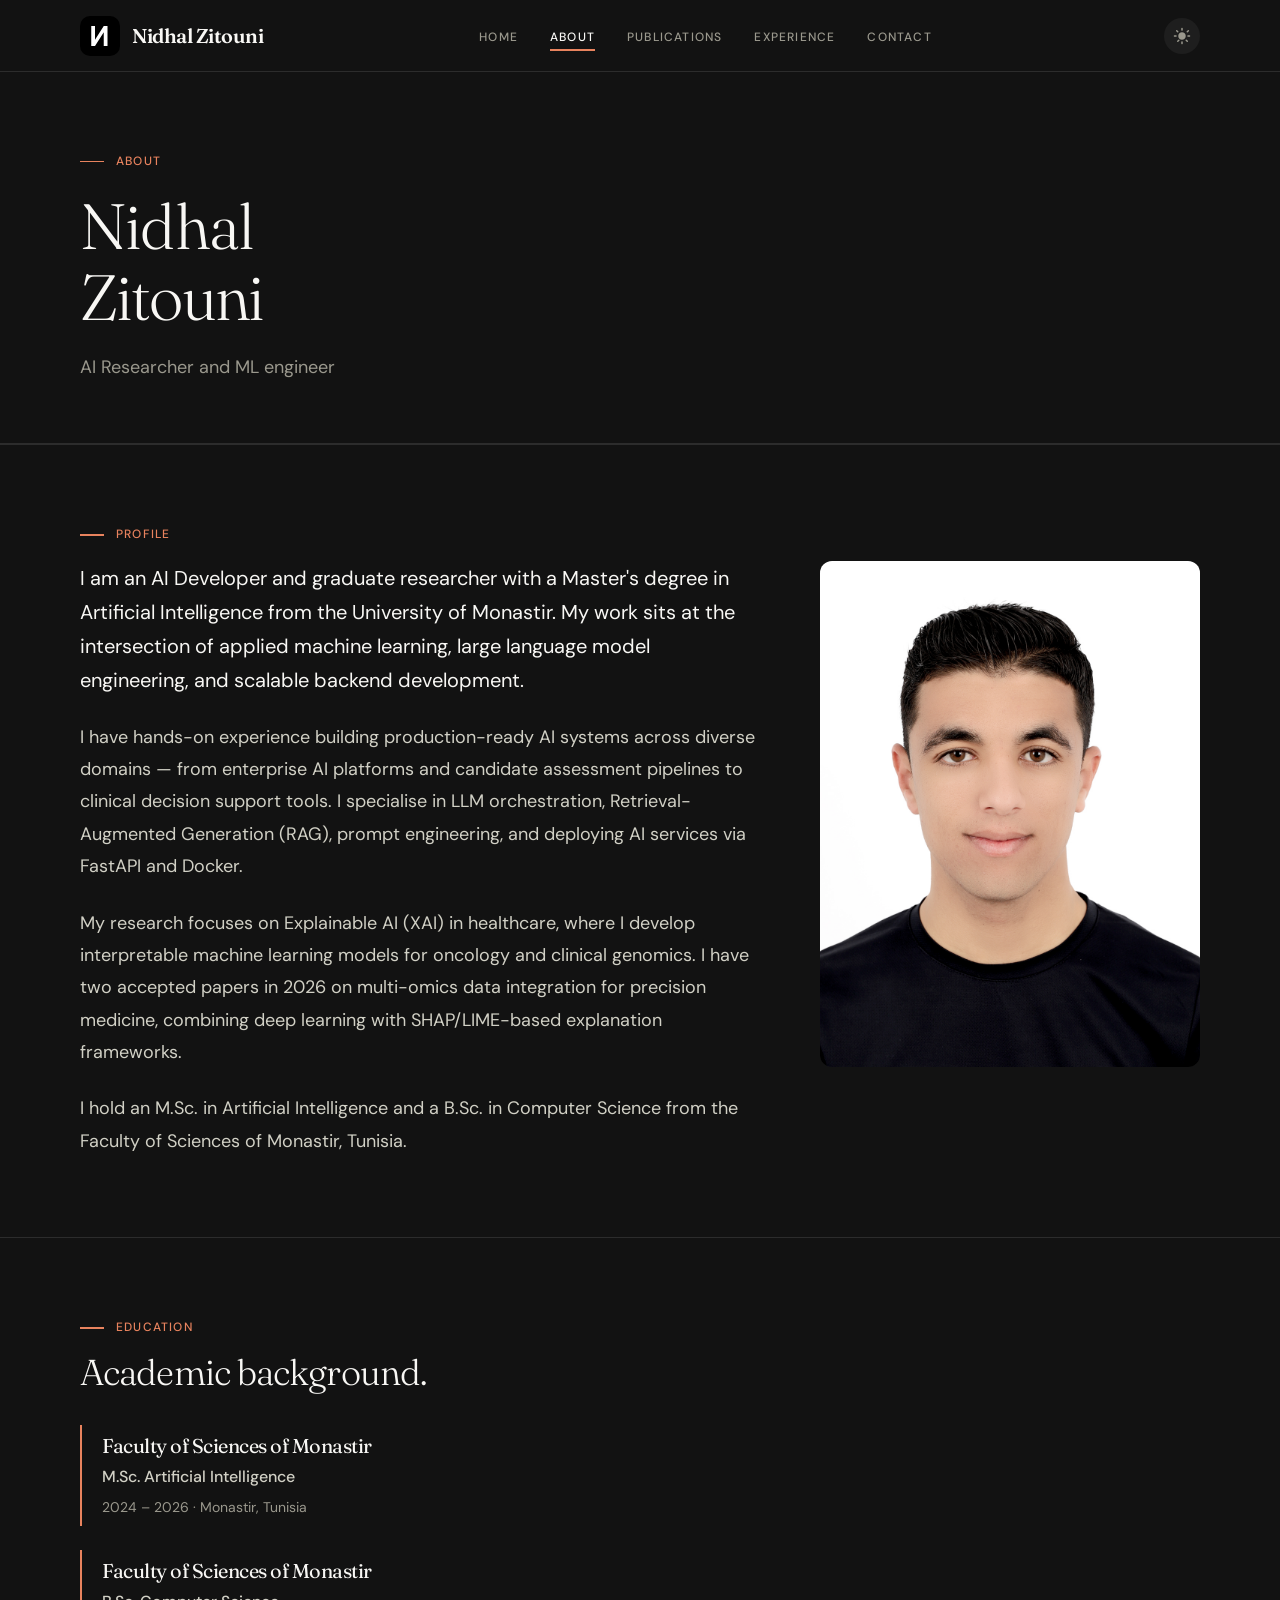
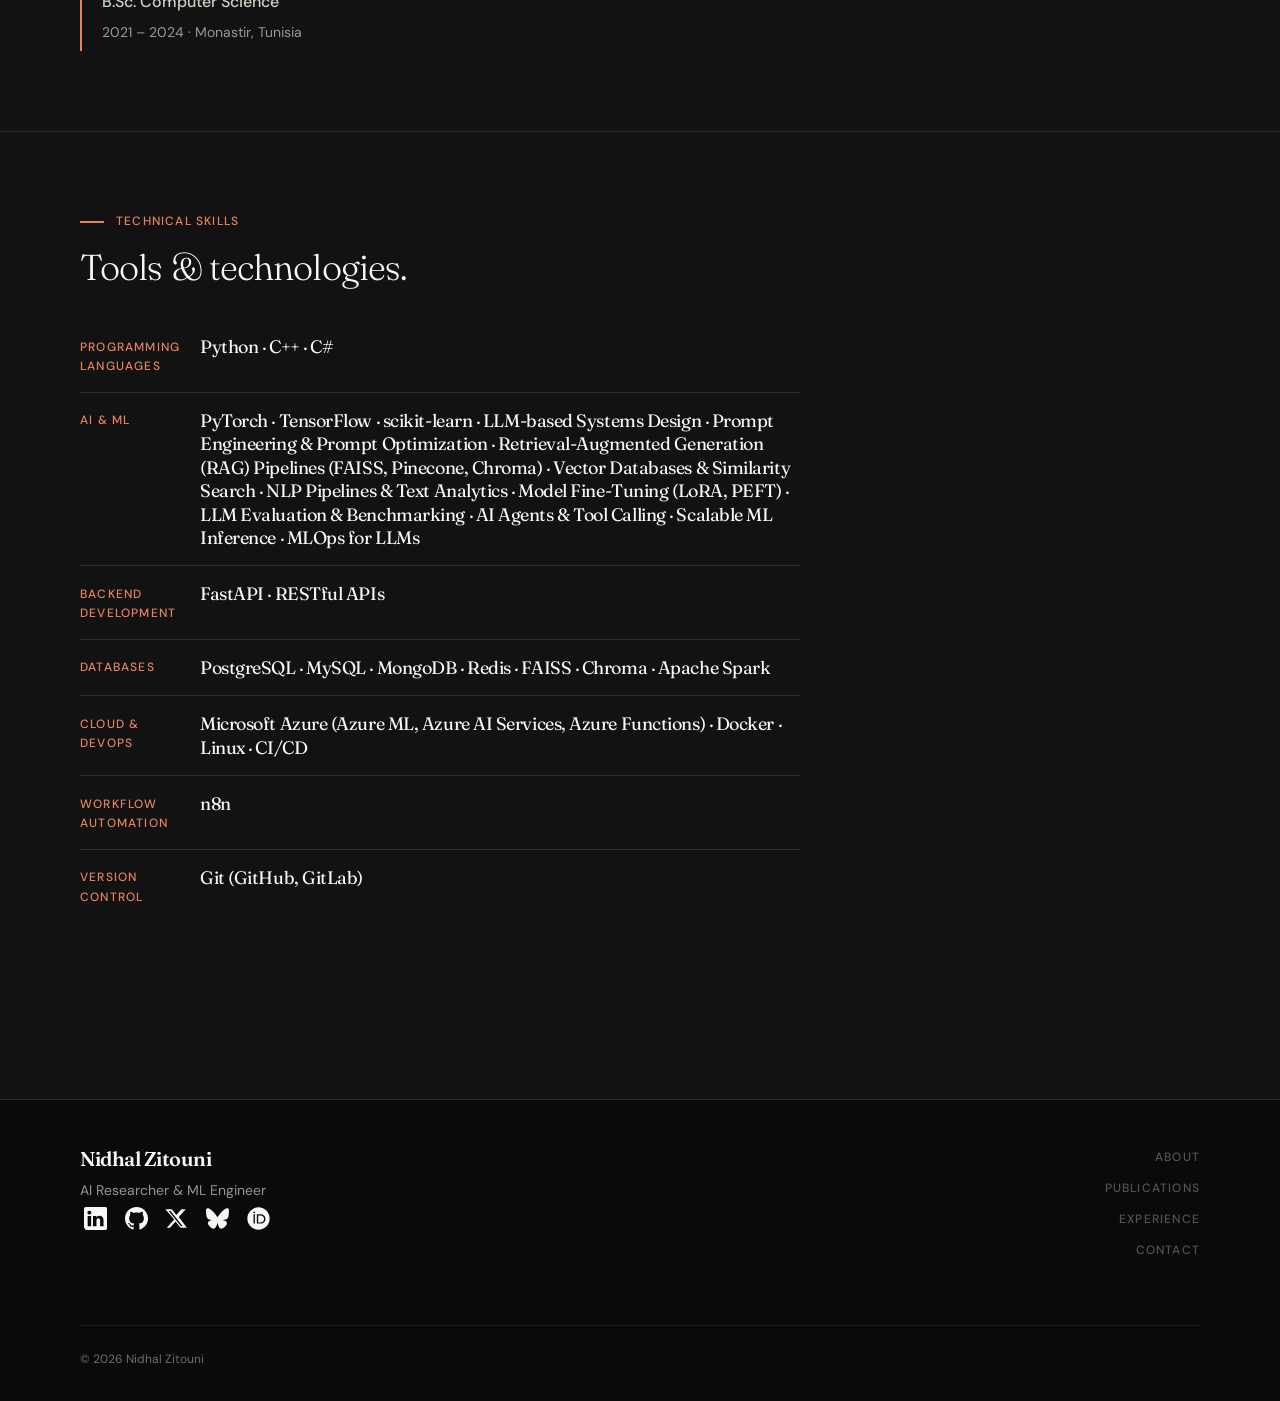
==== commit d33c4ca6: "add social media links and ORCID icon to footer for enhanced connectivity and branding" ====
--- a/bio.html
+++ b/bio.html
@@ -8,6 +8,9 @@
   <link rel="preconnect" href="https://fonts.googleapis.com">
   <link rel="preconnect" href="https://fonts.gstatic.com" crossorigin>
   <link href="https://fonts.googleapis.com/css2?family=Fraunces:ital,opsz,wght@0,9..144,100..900;1,9..144,100..900&family=DM+Sans:ital,opsz,wght@0,9..40,300;0,9..40,400;0,9..40,500;0,9..40,600;1,9..40,300;1,9..40,400&display=swap" rel="stylesheet">
+  <link rel="icon" href="assets/img/lettre-n.svg" type="image/svg+xml">
+  <link rel="icon" href="assets/img/lettre-n.png" type="image/png">
+  <link rel="apple-touch-icon" href="assets/img/lettre-n.png">
   <link rel="stylesheet" href="assets/css/style.css">
   <script>
     const savedTheme = localStorage.getItem('theme');
@@ -221,6 +224,33 @@
         <div>
           <p class="site-footer__name">Nidhal Zitouni</p>
           <p class="site-footer__role">AI Researcher & ML Engineer </p>
+           <div class="site-footer__brand" aria-label="Social links and website">
+            <a href="https://www.linkedin.com/in/nidhal-zitouni-b882482a4/" target="_blank" rel="noopener noreferrer" class="site-footer__brand-link site-footer__brand-link--icon" aria-label="LinkedIn">
+              <svg viewBox="0 0 16 16" fill="currentColor" xmlns="http://www.w3.org/2000/svg" class="brand-icon">
+                <path d="M0 1.146C0 .513.526 0 1.175 0h13.65C15.474 0 16 .513 16 1.146v13.708c0 .633-.526 1.146-1.175 1.146H1.175C.526 15 0 14.487 0 13.854V1.146zm4.943 12.248V6.169H2.542v7.225h2.401zm-1.2-8.212c.837 0 1.358-.554 1.358-1.248-.015-.709-.52-1.248-1.342-1.248-.822 0-1.359.54-1.359 1.248 0 .694.521 1.248 1.317 1.248h.026zm4.908 8.212V9.359c0-.216.016-.432.08-.586.173-.431.568-.878 1.232-.878.869 0 1.216.662 1.216 1.634v3.865h2.401V9.25c0-2.22-1.184-3.252-2.764-3.252-1.274 0-1.845.7-2.165 1.193v.025h-.016a5.54 5.54 0 0 1 .016-.025V6.169h-2.4c.03.604 0 7.225 0 7.225h2.4z"/>
+              </svg>
+            </a>
+            <a href="https://github.com/" target="_blank" rel="noopener noreferrer" class="site-footer__brand-link site-footer__brand-link--icon" aria-label="GitHub">
+              <svg viewBox="0 0 24 24" fill="currentColor" xmlns="http://www.w3.org/2000/svg" class="brand-icon">
+                <path d="M12 0c-6.626 0-12 5.373-12 12 0 5.302 3.438 9.8 8.207 11.387.599.111.793-.261.793-.577v-2.234c-3.338.726-4.033-1.416-4.033-1.416-.546-1.387-1.333-1.756-1.333-1.756-1.089-.745.083-.729.083-.729 1.205.084 1.839 1.237 1.839 1.237 1.07 1.834 2.807 1.304 3.492.997.107-.775.418-1.305.762-1.604-2.665-.305-5.467-1.334-5.467-5.931 0-1.311.469-2.381 1.236-3.221-.124-.303-.535-1.524.117-3.176 0 0 1.008-.322 3.301 1.23.957-.266 1.983-.399 3.003-.404 1.02.005 2.047.138 3.006.404 2.291-1.552 3.297-1.23 3.297-1.23.653 1.653.242 2.874.118 3.176.77.84 1.235 1.911 1.235 3.221 0 4.609-2.807 5.624-5.479 5.921.43.372.823 1.102.823 2.222v 3.293c0 .319.192.694.801.576 4.765-1.589 8.199-6.086 8.199-11.386 0-6.627-5.373-12-12-12z"/>
+              </svg>
+            </a>
+            <a href="https://x.com/" target="_blank" rel="noopener noreferrer" class="site-footer__brand-link site-footer__brand-link--icon" aria-label="Twitter/X">
+              <svg viewBox="0 0 24 24" fill="currentColor" xmlns="http://www.w3.org/2000/svg" class="brand-icon">
+                <path d="M18.244 2.25h3.308l-7.227 8.26 8.502 11.24h-6.6l-5.165-6.75-5.913 6.75h-3.308l7.73-8.835L.424 2.25h6.7l4.676 6.188L17.142 2.25h1.102zm-1.581 17.933h1.833L5.75 4.069H3.808l12.855 16.114z"/>
+              </svg>
+            </a>
+            <a href="https://bsky.app/" target="_blank" rel="noopener noreferrer" class="site-footer__brand-link site-footer__brand-link--icon" aria-label="Bluesky">
+              <svg viewBox="0 0 24 24" fill="currentColor" xmlns="http://www.w3.org/2000/svg" class="brand-icon">
+                <path d="M12 10.8c-1.087-2.114-4.046-6.053-6.798-7.995C2.566.944 1.561 1.266.902 1.565.139 1.908 0 3.08 0 3.768c0 .69.378 5.65.624 6.479.815 2.736 3.713 3.66 6.383 3.364q.204-.03.415-.056-.207.033-.415.056c-3.912.58-7.387 2.005-2.83 7.078 5.013 5.19 6.87-1.113 7.823-4.308.953 3.195 2.05 9.271 7.733 4.308 4.267-4.308 1.172-6.498-2.74-7.078a9 9 0 0 1-.415-.056q.21.026.415.056c2.67.297 5.568-.628 6.383-3.364.246-.828.624-5.79.624-6.478 0-.69-.139-1.861-.902-2.206-.659-.298-1.664-.62-4.3 1.24C16.046 4.748 13.087 8.687 12 10.8"/>
+              </svg>
+            </a>
+            <a href="https://orcid.org/0009-0005-6971-7522" target="_blank" rel="noopener noreferrer" class="site-footer__brand-link site-footer__brand-link--icon" aria-label="ORCID">
+              <svg viewBox="0 0 512 512" fill="currentColor" xmlns="http://www.w3.org/2000/svg" class="brand-icon">
+                <path d="M294.75 188.19h-45.92V342h47.47c67.62 0 83.12-51.34 83.12-76.91 0-41.64-26.54-76.9-84.67-76.9M256 8C119 8 8 119 8 256s111 248 248 248 248-111 248-248S393 8 256 8m-80.79 360.76h-29.84v-207.5h29.84zm-14.92-231.14a19.57 19.57 0 1 1 19.57-19.57 19.64 19.64 0 0 1-19.57 19.57M300 369h-81V161.26h80.6c76.73 0 110.44 54.83 110.44 103.85C410 318.39 368.38 369 300 369"/>
+              </svg>
+            </a>
+          </div>
         </div>
         <nav class="site-footer__nav" aria-label="Footer navigation">
           <a href="bio.html">About</a>
--- a/assets/css/style.css
+++ b/assets/css/style.css
@@ -1278,6 +1278,51 @@
   align-items: start;
 }
 
+.site-footer__brand {
+  display: flex;
+  align-items: center;
+  flex-wrap: wrap;
+  gap: 0.6rem;
+  margin-block-end: var(--sp-3);
+  font-family: var(--ff-display);
+  font-size: clamp(1.1rem, 1.8vw, 1.9rem);
+  line-height: 1;
+  letter-spacing: -0.05em;
+}
+
+.site-footer__brand-link {
+  color: var(--clr-navy);
+  font-weight: var(--fw-bold);
+  transition: color var(--transition), opacity var(--transition);
+  display: inline-flex;
+  align-items: center;
+  gap: 0.3em;
+}
+
+.site-footer__brand-link--icon {
+  padding: 0.25rem;
+}
+
+.brand-icon {
+  width: 1em;
+  height: 1em;
+  flex-shrink: 0;
+}
+
+.orcid-icon {
+  width: 1.1em;
+  height: 1.1em;
+}
+
+.site-footer__brand-link:hover {
+  color: var(--clr-accent);
+}
+
+.site-footer__brand-separator {
+  color: var(--clr-accent);
+  opacity: 0.9;
+}
+
 .site-footer__name {
   font-family: var(--ff-display);
   font-size: var(--fs-xl);
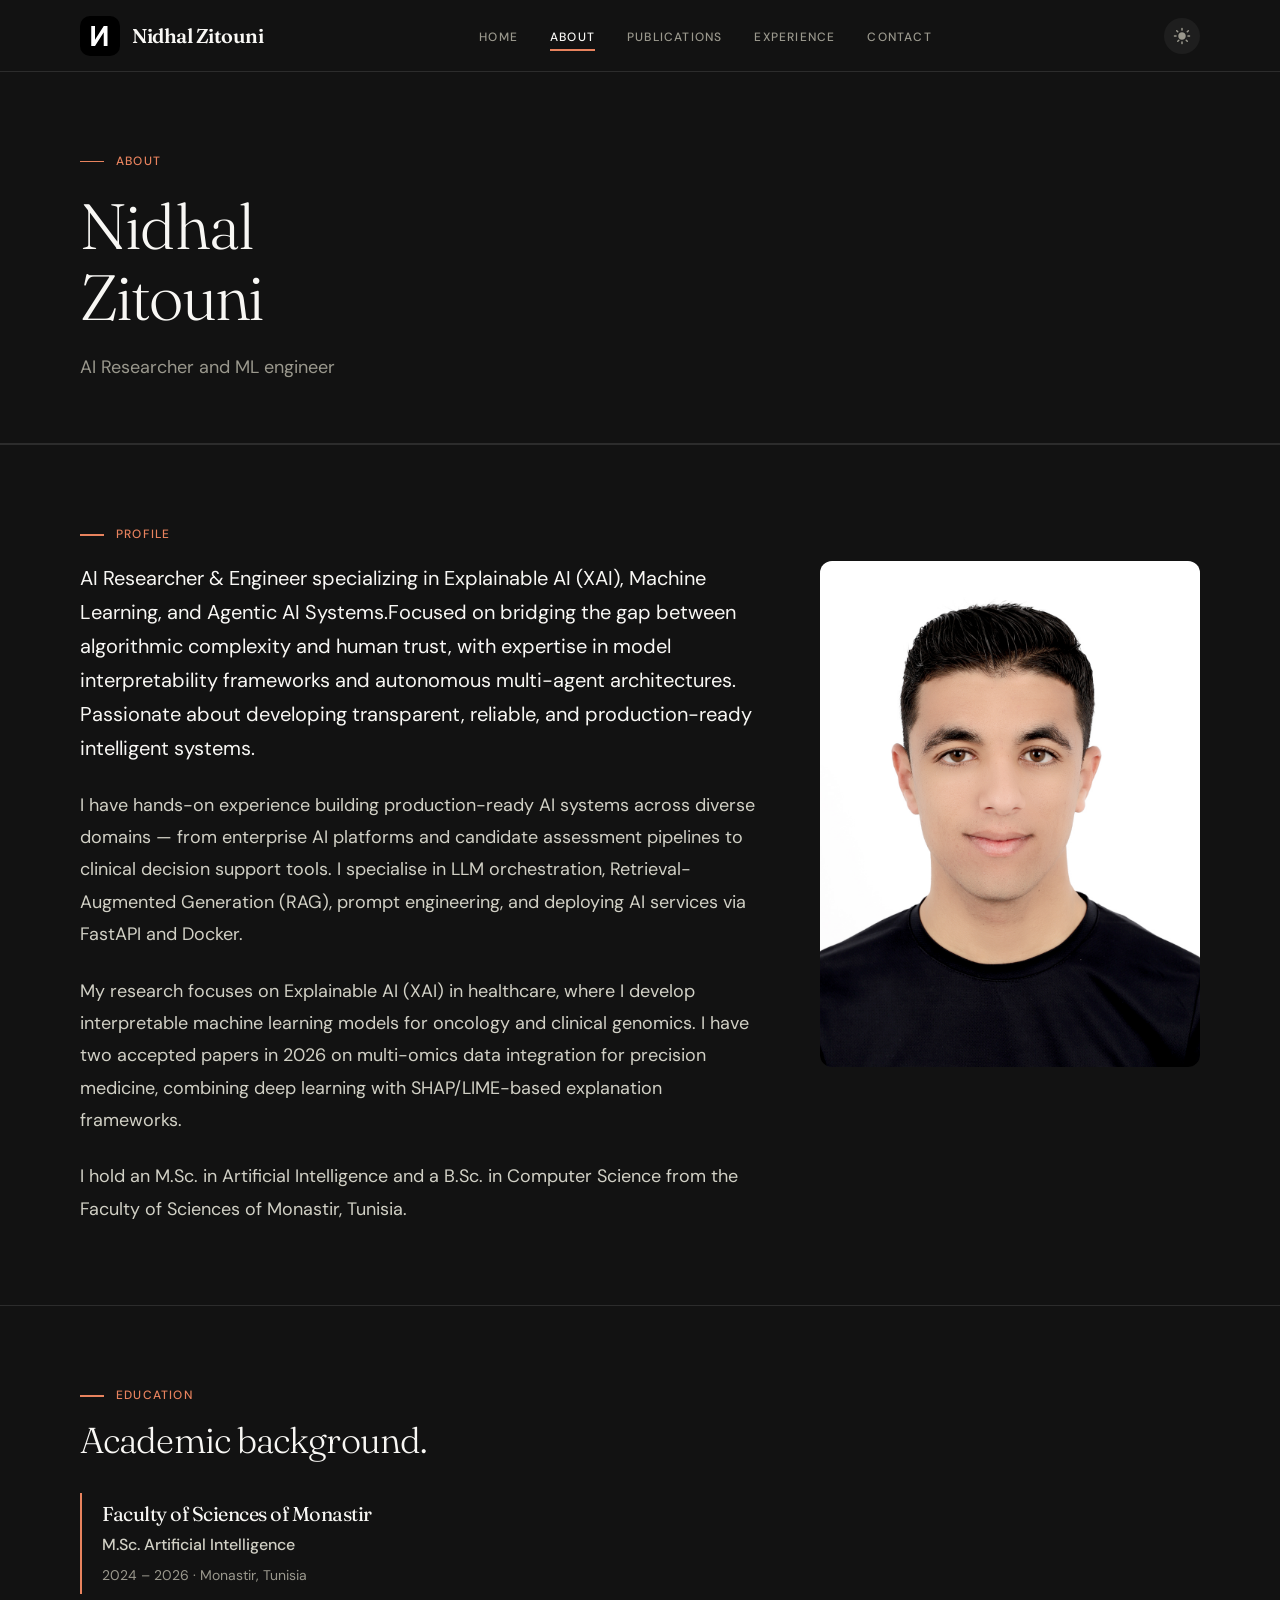
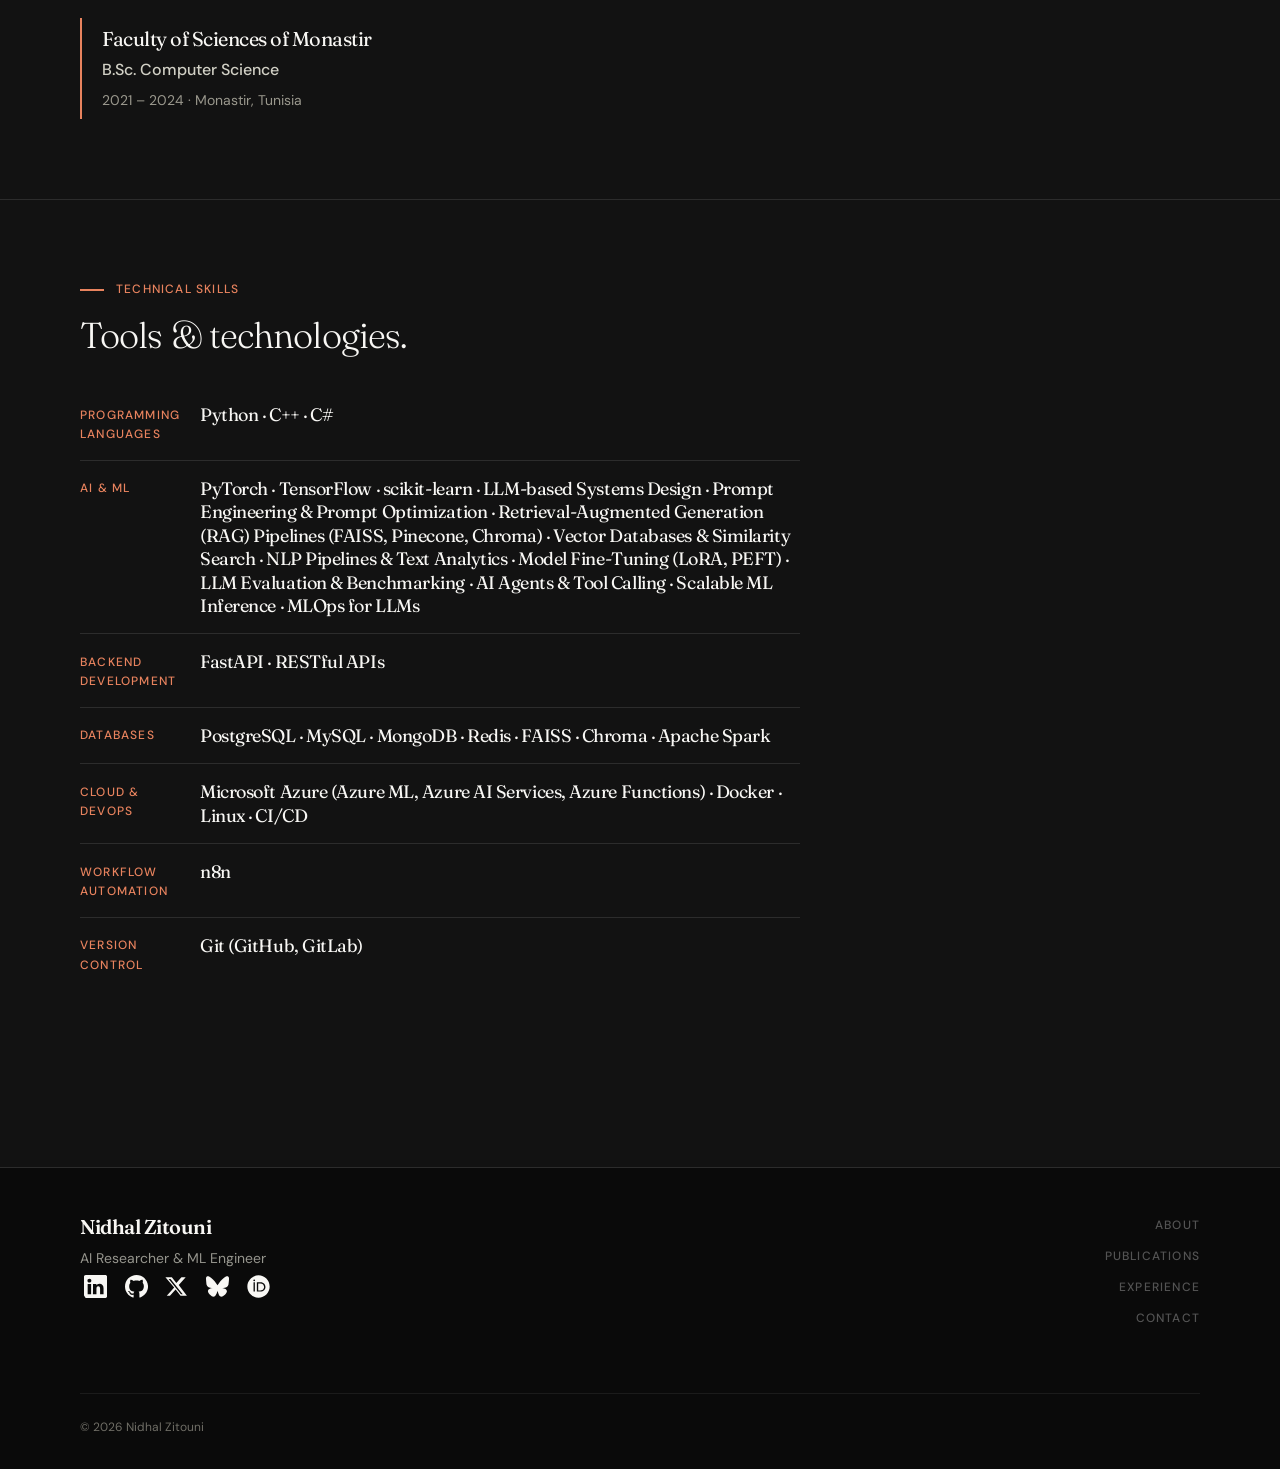
==== commit 1eddc403: "update bio description for enhanced clarity and focus on AI research expertise" ====
--- a/bio.html
+++ b/bio.html
@@ -82,10 +82,7 @@
         <div class="bio-lead">
           <div class="bio-text">
             <p>
-              I am an AI Developer and graduate researcher with a Master's degree in
-              Artificial Intelligence from the University of Monastir. My work sits at
-              the intersection of applied machine learning, large language model
-              engineering, and scalable backend development.
+              AI Researcher & Engineer specializing in Explainable AI (XAI), Machine Learning, and Agentic AI Systems.Focused on bridging the gap between algorithmic complexity and human trust, with expertise in model interpretability frameworks and autonomous multi-agent architectures. Passionate about developing transparent, reliable, and production-ready intelligent systems.
             </p>
             <p>
               I have hands-on experience building production-ready AI systems across
@@ -235,7 +232,7 @@
                 <path d="M12 0c-6.626 0-12 5.373-12 12 0 5.302 3.438 9.8 8.207 11.387.599.111.793-.261.793-.577v-2.234c-3.338.726-4.033-1.416-4.033-1.416-.546-1.387-1.333-1.756-1.333-1.756-1.089-.745.083-.729.083-.729 1.205.084 1.839 1.237 1.839 1.237 1.07 1.834 2.807 1.304 3.492.997.107-.775.418-1.305.762-1.604-2.665-.305-5.467-1.334-5.467-5.931 0-1.311.469-2.381 1.236-3.221-.124-.303-.535-1.524.117-3.176 0 0 1.008-.322 3.301 1.23.957-.266 1.983-.399 3.003-.404 1.02.005 2.047.138 3.006.404 2.291-1.552 3.297-1.23 3.297-1.23.653 1.653.242 2.874.118 3.176.77.84 1.235 1.911 1.235 3.221 0 4.609-2.807 5.624-5.479 5.921.43.372.823 1.102.823 2.222v 3.293c0 .319.192.694.801.576 4.765-1.589 8.199-6.086 8.199-11.386 0-6.627-5.373-12-12-12z"/>
               </svg>
             </a>
-            <a href="https://x.com/" target="_blank" rel="noopener noreferrer" class="site-footer__brand-link site-footer__brand-link--icon" aria-label="Twitter/X">
+            <a href="https://x.com/ZitouniNidhal" target="_blank" rel="noopener noreferrer" class="site-footer__brand-link site-footer__brand-link--icon" aria-label="Twitter/X">
               <svg viewBox="0 0 24 24" fill="currentColor" xmlns="http://www.w3.org/2000/svg" class="brand-icon">
                 <path d="M18.244 2.25h3.308l-7.227 8.26 8.502 11.24h-6.6l-5.165-6.75-5.913 6.75h-3.308l7.73-8.835L.424 2.25h6.7l4.676 6.188L17.142 2.25h1.102zm-1.581 17.933h1.833L5.75 4.069H3.808l12.855 16.114z"/>
               </svg>
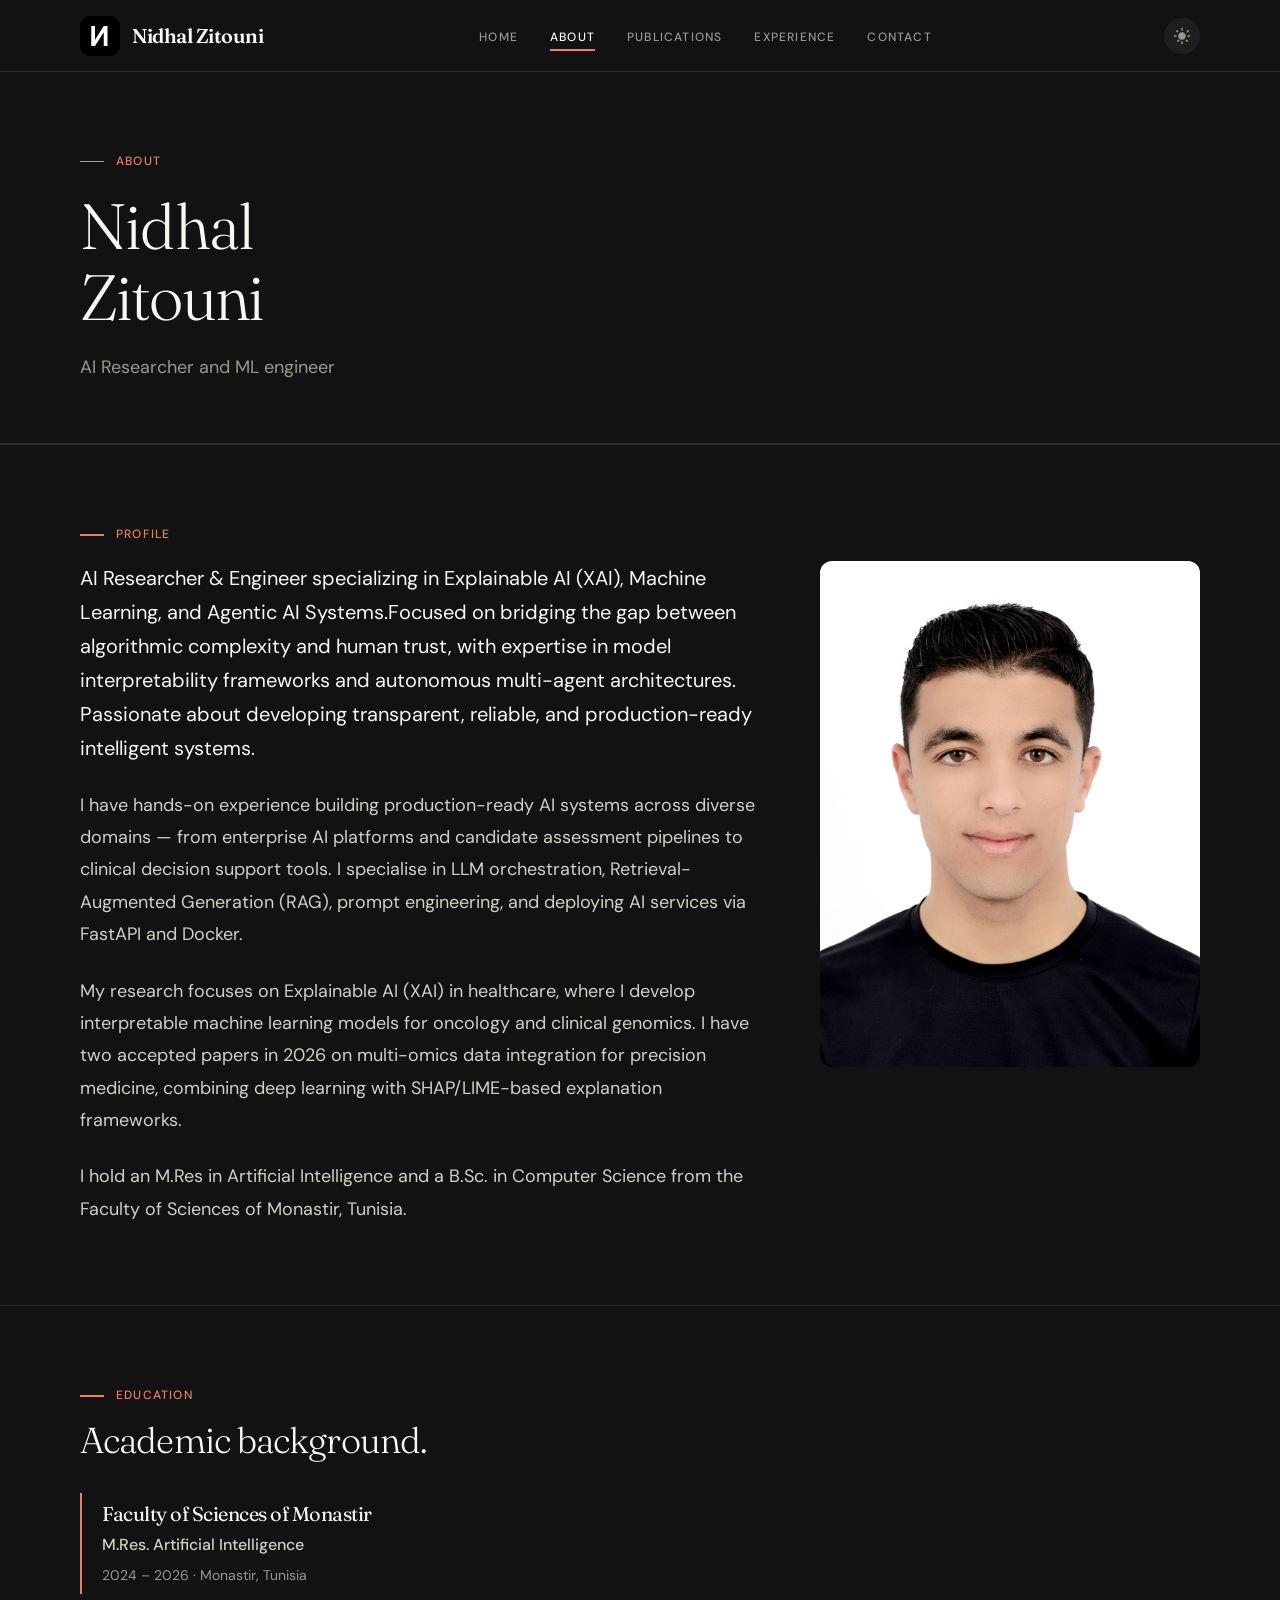
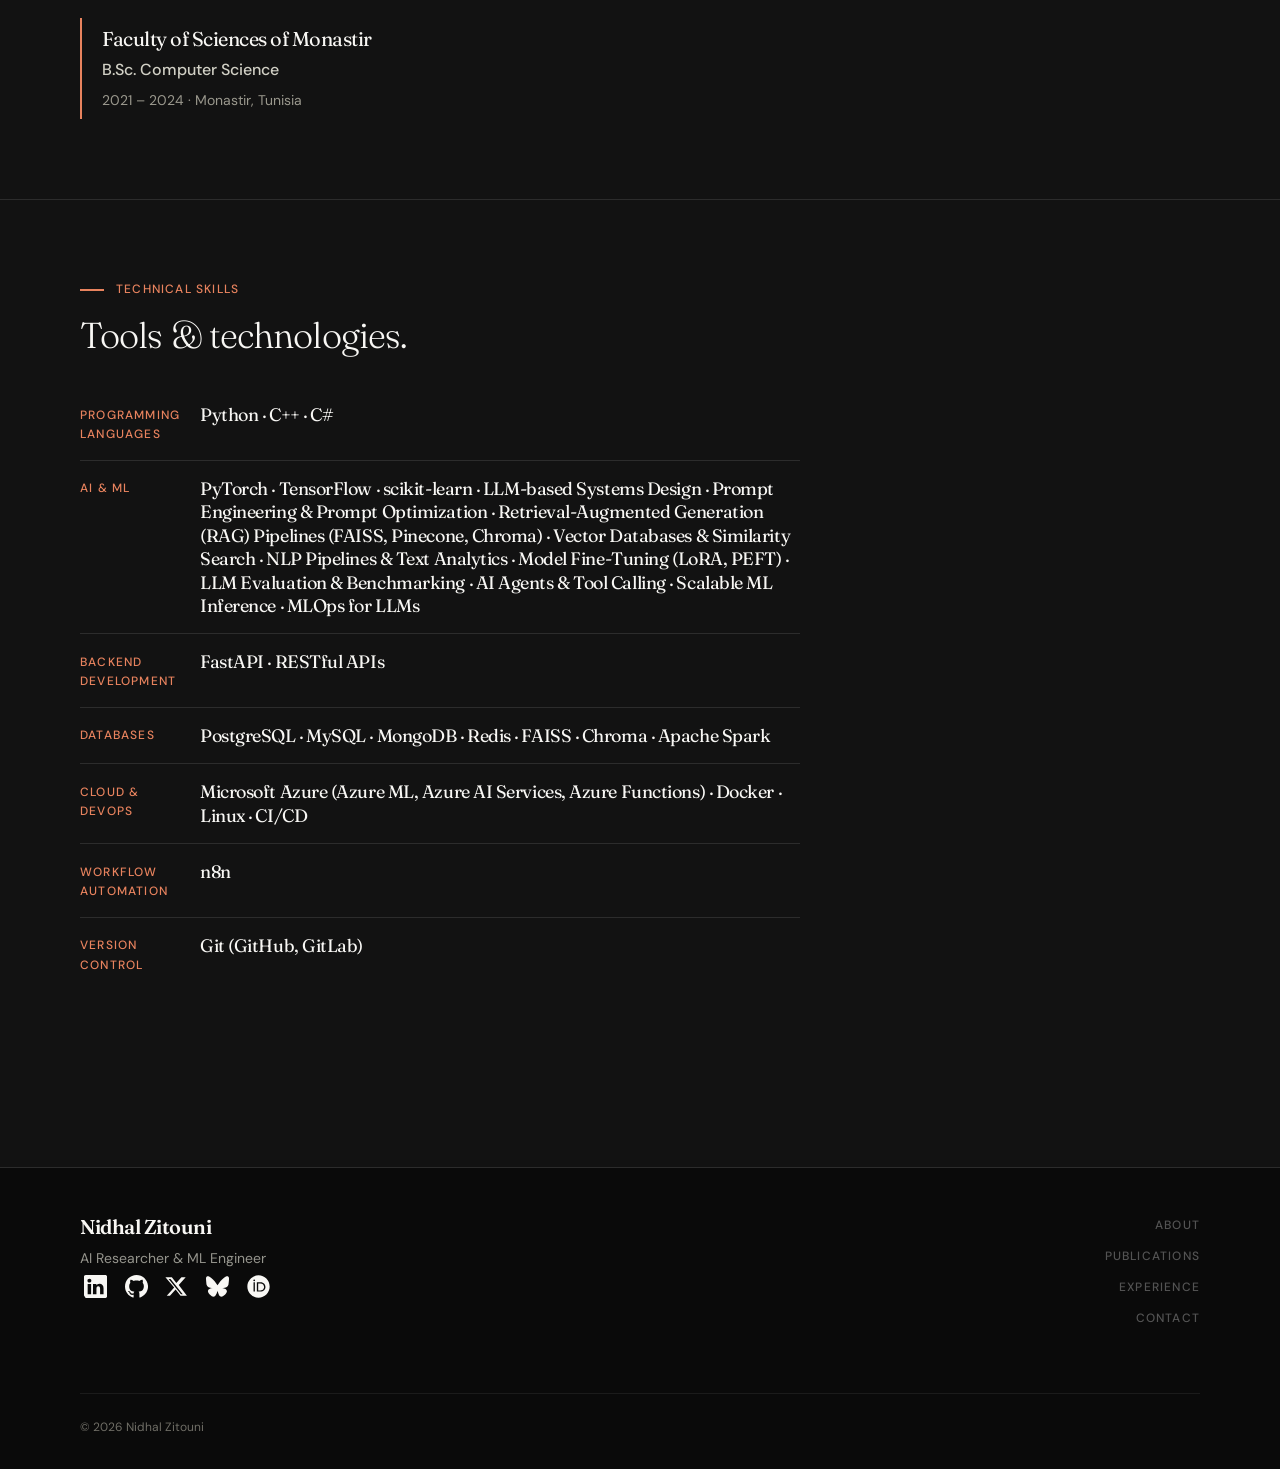
==== commit ef332d75: "update degree title from M.Sc. to M.Res. in bio and index pages for accuracy" ====
--- a/bio.html
+++ b/bio.html
@@ -99,7 +99,7 @@
               SHAP/LIME-based explanation frameworks.
             </p>
             <p>
-              I hold an M.Sc. in Artificial Intelligence and a B.Sc. in Computer
+              I hold an  M.Res in Artificial Intelligence and a B.Sc. in Computer
               Science from the Faculty of Sciences of Monastir, Tunisia.
             </p>
           </div>
@@ -126,7 +126,7 @@
           <div class="credential-card">
             <p class="credential-card__institution">Faculty of Sciences of Monastir</p>
             <p class="credential-card__role">
-              M.Sc. Artificial Intelligence
+               M.Res. Artificial Intelligence
             </p>
             <p class="credential-card__detail">
               2024 – 2026 · Monastir, Tunisia
@@ -227,7 +227,7 @@
                 <path d="M0 1.146C0 .513.526 0 1.175 0h13.65C15.474 0 16 .513 16 1.146v13.708c0 .633-.526 1.146-1.175 1.146H1.175C.526 15 0 14.487 0 13.854V1.146zm4.943 12.248V6.169H2.542v7.225h2.401zm-1.2-8.212c.837 0 1.358-.554 1.358-1.248-.015-.709-.52-1.248-1.342-1.248-.822 0-1.359.54-1.359 1.248 0 .694.521 1.248 1.317 1.248h.026zm4.908 8.212V9.359c0-.216.016-.432.08-.586.173-.431.568-.878 1.232-.878.869 0 1.216.662 1.216 1.634v3.865h2.401V9.25c0-2.22-1.184-3.252-2.764-3.252-1.274 0-1.845.7-2.165 1.193v.025h-.016a5.54 5.54 0 0 1 .016-.025V6.169h-2.4c.03.604 0 7.225 0 7.225h2.4z"/>
               </svg>
             </a>
-            <a href="https://github.com/" target="_blank" rel="noopener noreferrer" class="site-footer__brand-link site-footer__brand-link--icon" aria-label="GitHub">
+            <a href="https://github.com/ZitouniNidhal" target="_blank" rel="noopener noreferrer" class="site-footer__brand-link site-footer__brand-link--icon" aria-label="GitHub">
               <svg viewBox="0 0 24 24" fill="currentColor" xmlns="http://www.w3.org/2000/svg" class="brand-icon">
                 <path d="M12 0c-6.626 0-12 5.373-12 12 0 5.302 3.438 9.8 8.207 11.387.599.111.793-.261.793-.577v-2.234c-3.338.726-4.033-1.416-4.033-1.416-.546-1.387-1.333-1.756-1.333-1.756-1.089-.745.083-.729.083-.729 1.205.084 1.839 1.237 1.839 1.237 1.07 1.834 2.807 1.304 3.492.997.107-.775.418-1.305.762-1.604-2.665-.305-5.467-1.334-5.467-5.931 0-1.311.469-2.381 1.236-3.221-.124-.303-.535-1.524.117-3.176 0 0 1.008-.322 3.301 1.23.957-.266 1.983-.399 3.003-.404 1.02.005 2.047.138 3.006.404 2.291-1.552 3.297-1.23 3.297-1.23.653 1.653.242 2.874.118 3.176.77.84 1.235 1.911 1.235 3.221 0 4.609-2.807 5.624-5.479 5.921.43.372.823 1.102.823 2.222v 3.293c0 .319.192.694.801.576 4.765-1.589 8.199-6.086 8.199-11.386 0-6.627-5.373-12-12-12z"/>
               </svg>
